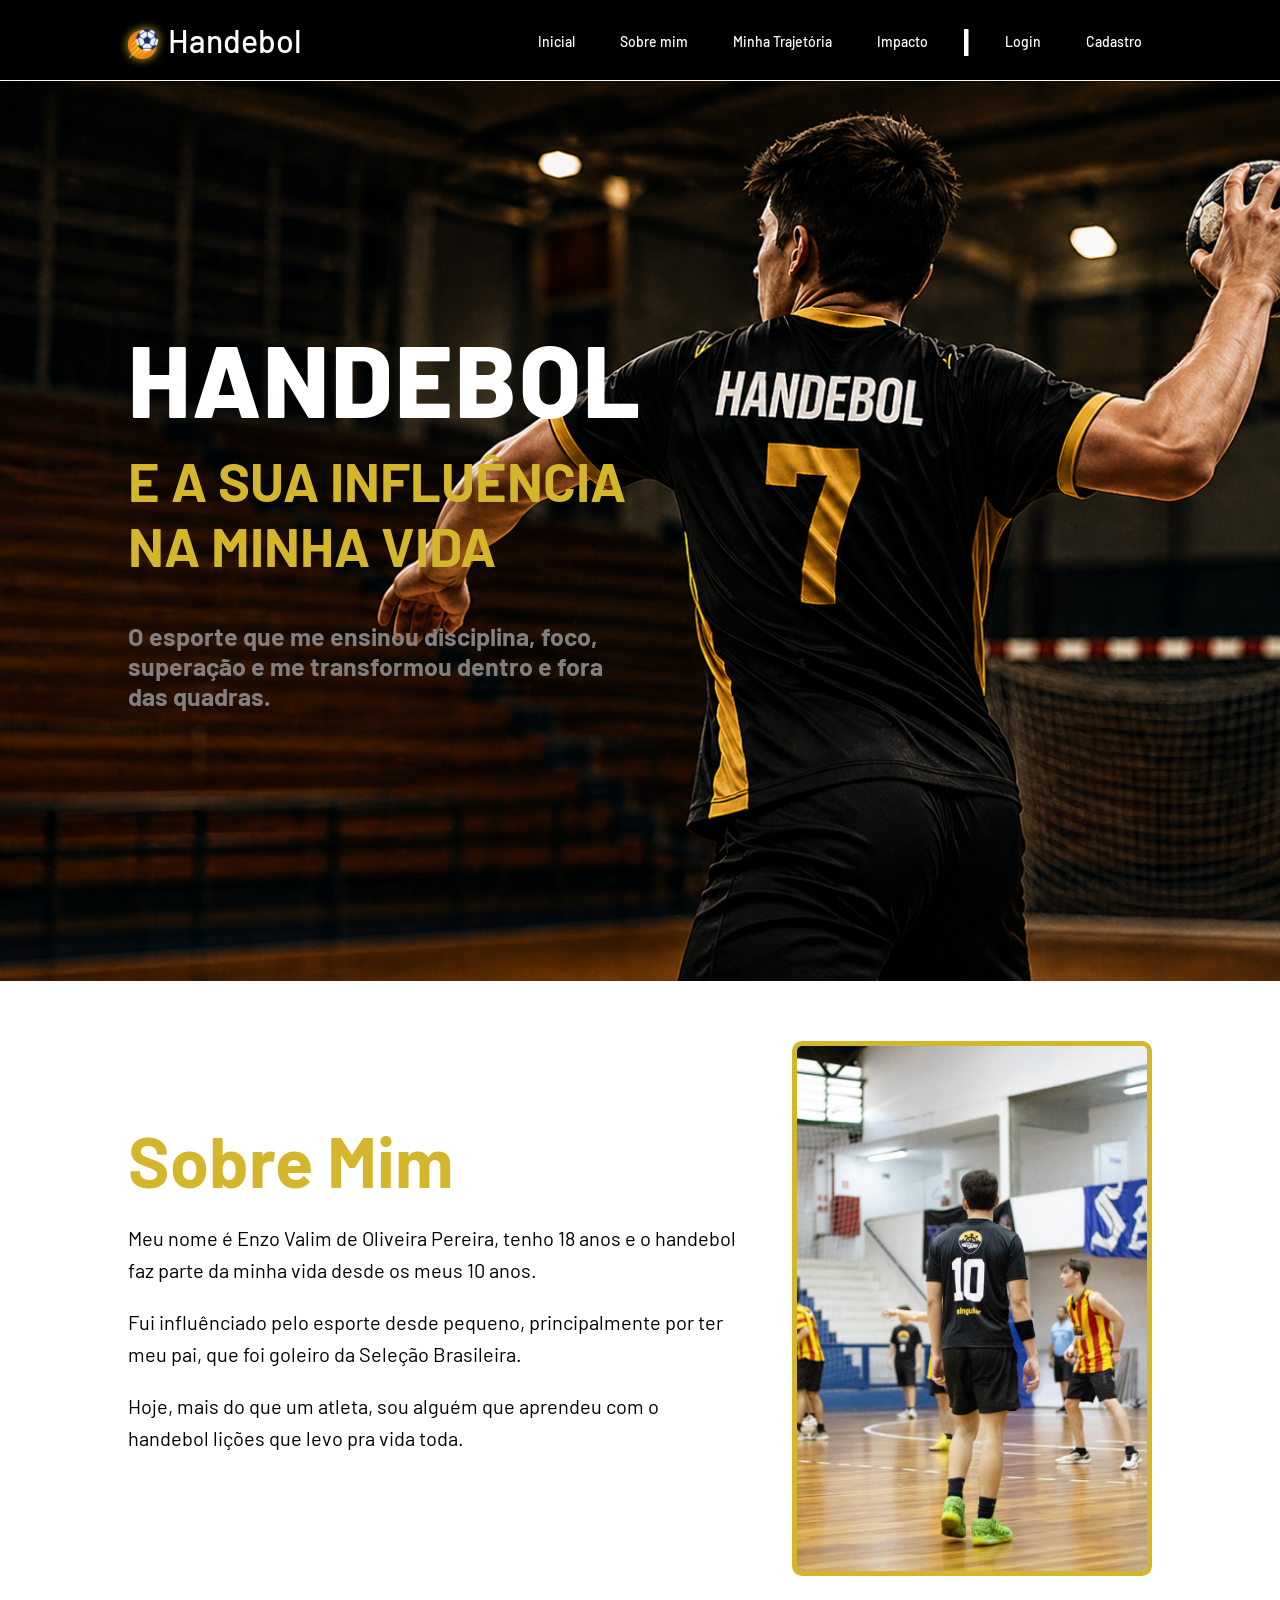
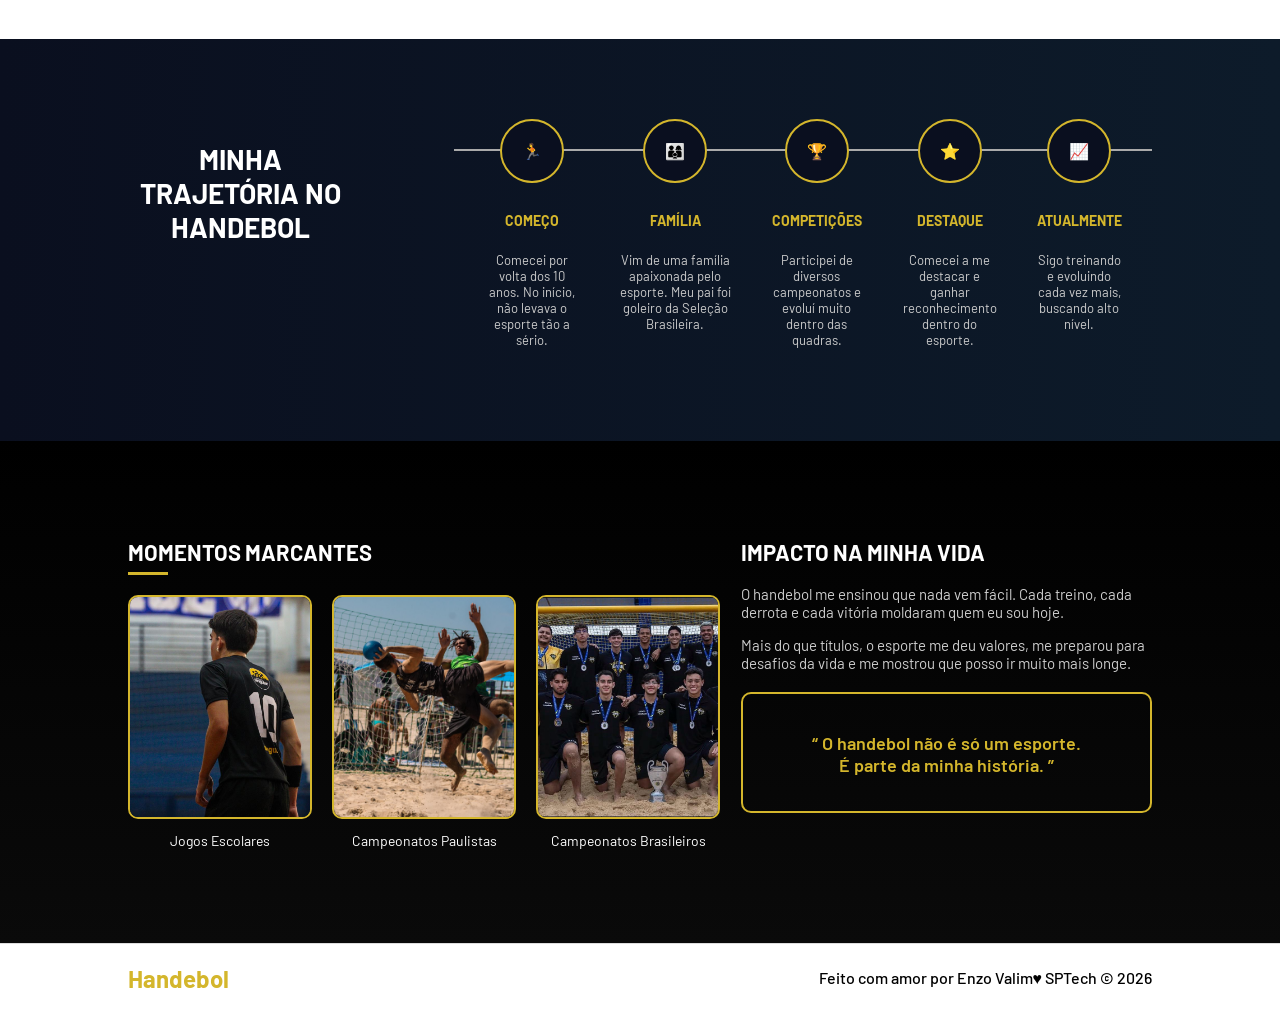
==== public/index.html @ 4a8e0242 "arrumando footer" ====
<!DOCTYPE html>
<html lang="en">

<head>
  <meta charset="UTF-8">
  <meta http-equiv="X-UA-Compatible" content="IE=edge">
  <meta name="viewport" content="width=device-width, initial-scale=1.0">

  <title>Handebol | Página Inicial</title>

  <script src="./js/sessao.js"></script>

  <link rel="stylesheet" href="./css/estilo.css">
  <link rel="icon" href="assets/imgs/861512.png" />
  <link rel="preconnect" href="https://fonts.gstatic.com">
</head>

<body>
  <div class="header">
    <div class="container">
      <h1 class="titulo"><img src="assets\imgs\861512.png" class="logo-bola">Handebol</h1>
      <ul class="navbar">
        <li class="agora">
          <a href="#">Inicial</a>
        </li>
        <li>
          <a href="#sobreMim">Sobre mim</a>
        </li>
        <li>
          <a href="#trajetoria">Minha Trajetória</a>
        </li>
        <li>
          <a href="#impacto">Impacto</a>
        </li>
        <li>
          <h1>|</h1>
        </li>
        <li>
          <a href="login.html">Login</a>
        </li>
        <li>
          <a href="cadastro.html">Cadastro</a>
        </li>
      </ul>
    </div>
  </div>

  <div class="banner">
    <div class="container">
      <div class="banner-content">
        <h1>HANDEBOL</h1>

        <h2>
          E A SUA INFLUÊNCIA <br>
          NA MINHA VIDA
        </h2>

        <div class="texto">
          <h4>O esporte que me ensinou disciplina, foco, <br>
            superação e me transformou dentro e fora das quadras.</h4>
        </div>
      </div>
    </div>
  </div>


  <section id="sobreMim" class="sobre">
  <div class="container">
    
    <div class="sobre-texto">
      <h1>Sobre Mim</h1>

      <p>
        Meu nome é Enzo Valim de Oliveira Pereira, tenho 18 anos e o handebol faz parte da minha vida desde os meus 10 anos.
      </p>

      <p>
        Fui influênciado pelo esporte desde pequeno, principalmente por ter meu pai, que foi goleiro da Seleção Brasileira.
      </p>

      <p>
        Hoje, mais do que um atleta, sou alguém que aprendeu com o handebol lições que levo pra vida toda.
      </p>

    </div>

    <div class="sobre-img">
      <img src="assets/imgs/euHand.jpeg" alt="euHand">
    </div>

  </div>
</section>



  
  <section id="trajetoria" class="trajetoria">
  <div class="container">

    <h2 class="titulo-trajetoria">MINHA TRAJETÓRIA NO<br>HANDEBOL</h2>

    <div class="etapas">

      <div class="etapa">
        <div class="icone">🏃</div>
        <h3>COMEÇO</h3>
        <p>Comecei por volta dos 10 anos. No início, não levava o esporte tão a sério.</p>
      </div>

      <div class="etapa">
        <div class="icone">👨‍👩‍👦</div>
        <h3>FAMÍLIA</h3>
        <p>Vim de uma família apaixonada pelo esporte. Meu pai foi goleiro da Seleção Brasileira.</p>
      </div>

      <div class="etapa">
        <div class="icone">🏆</div>
        <h3>COMPETIÇÕES</h3>
        <p>Participei de diversos campeonatos e evoluí muito dentro das quadras.</p>
      </div>

      <div class="etapa">
        <div class="icone">⭐</div>
        <h3>DESTAQUE</h3>
        <p>Comecei a me destacar e ganhar reconhecimento dentro do esporte.</p>
      </div>

      <div class="etapa">
        <div class="icone">📈</div>
        <h3>ATUALMENTE</h3>
        <p>Sigo treinando e evoluindo cada vez mais, buscando alto nível.</p>
      </div>

    </div>

  </div>
</section>

<section id="impacto" class="momentos">

  <div class="container momentos-container">

    
    <div class="momentos-left">
      <h2>MOMENTOS MARCANTES</h2>

      <div class="cards">

        <div class="card-momento">
          <img src="assets/imgs/euEscolares.jpeg">
          <p>Jogos Escolares</p>
        </div>

        <div class="card-momento">
          <img src="assets/imgs/euBeach.jpeg">
          <p>Campeonatos Paulistas</p>
        </div>

        <div class="card-momento">
          <img src="assets/imgs/euBRA.jpeg ">
          <p>Campeonatos Brasileiros</p>
        </div>

      </div>
    </div>

    <div class="momentos-right">
      <h2>IMPACTO NA MINHA VIDA</h2>

      <p>
        O handebol me ensinou que nada vem fácil. Cada treino, cada derrota e cada vitória moldaram quem eu sou hoje.
      </p>

      <p>
        Mais do que títulos, o esporte me deu valores, me preparou para desafios da vida e me mostrou que posso ir muito mais longe.
      </p>

      <div class="destaque">
        <p>“ O handebol não é só um esporte. <br> É parte da minha história. ”</p>
      </div>
    </div>

  </div>

</section>


<div class="footer-clean">
  <div class="container">

    <div class="footer-left">
      <h2>Handebol</h2>
    </div>

    <div class="footer-right">
      <p>Feito com amor por Enzo Valim&hearts; SPTech &copy; 2026</p>
    </div>

  </div>
</div>

</html>
---- public/css/estilo.css ----
@import url('https://fonts.googleapis.com/css2?family=Barlow:ital,wght@0,100;0,200;0,300;0,400;0,500;0,600;0,700;0,800;0,900;1,100;1,200;1,300;1,400;1,500;1,600;1,700;1,800;1,900&display=swap');

body {
  margin: 0;
  padding: 0;
  font-family: 'Barlow', 'Segoe UI', 'Segoe UI', Tahoma, Verdana, sans-serif;
  background-color: black;
}

:root {
  --tamanho-header: 80px;
  --tamanho-banner: calc(100vh - var(--tamanho-header) - var(--tamanho-footer) - 2px);
  --tamanho-simulador: calc(100vh - var(--tamanho-header) - var(--tamanho-footer) - 2px);
  --tamanho-login: calc(100vh - var(--tamanho-header) - var(--tamanho-footer) - 2px);
  --tamanho-footer: 65px;
  scroll-behavior: smooth;
}

.container {
  display: flex;
  width: 80%;
  margin: auto;
}


.header {
  height: var(--tamanho-header);
  border-bottom: 1px solid rgb(246, 246, 244); 
  backdrop-filter: blur(10px); 
}

.header .container {
  justify-content: space-between;
  align-items: center;
  height: 100%;
  padding: 0 20px; 
}

.header a {
  text-decoration: none;
  color:white;
}

.logo-bola {
  width: 30px;
  margin-right: 10px;
  vertical-align: middle;
  filter: drop-shadow(0 0 5px #d4b62c);
}

.navbar {
  display: flex;
  align-items: center;
  gap: 25px; 
  list-style: none;
  color: white;
}

.navbar li {
  list-style: none;
}

.navbar a {
  text-decoration: none;
  color: white;
  font-weight: 500;
  font-size: 14px;
  padding: 6px 10px;
  border-radius: 6px;
  transition: all 0.3s ease;
}

.navbar a:hover {
  color: #d4b62c;
}


.titulo {
  color: white;
  width: fit-content;
  font-weight: 500;
}

.header h1 {
  margin: 0;
}


.banner {
  min-height: 100vh;
  display: flex;
  color: white;
  background-image: url('../assets/imgs/banner.png');
  background-size: cover;
  background-position: center;
  background-repeat: no-repeat;
  position: relative;
}

.banner .container {
  height: 100%;
  align-items: center;
}

.banner .container p {
  width: 50%;
  margin: 0;
  padding: 0;
  font-size: 36px;
  text-align: center;
}

.banner .container span {
  font-weight: 800;
}

.banner .container {
  position: relative;
  z-index: 1;
  justify-content: flex-start; 
  align-items: center;
}

.banner-content {
  max-width: 500px;
}

.banner-content h1 {
  font-size: 100px;
  margin: 0;
  font-weight: 800;
  letter-spacing: 2px;
}

.banner-content h2 {
  font-size: 54px;
  color: #d4b62c; 
  margin: 10px 0;
  font-weight: 700;
}

.sobre {
  display: flex;
  background-color: white;
  color: white;
  padding: 60px 0;
  
}

.sobre .container {
  display: flex;
  align-items: center;
  justify-content: space-between;
  gap: 50px;
}

.sobre-texto {
  margin-top: -90px;
  width: 60%;
  padding-top: 0px;
}

.sobre-texto h1 {
  display: flex;
  width: 100%;
  padding-top: 0%;
  font-size: 70px;
  margin-bottom: 20px;
  color: #d4b62c;
  text-align: center;
}

.sobre-texto p {
  margin-bottom: 15px;
  color: black;
  line-height: 1.6;
  font-size: 20px;
}

.sobre-img img {
  width: 350px;
  border: 5px solid #d4b62c;
  border-radius: 10px;
}

.trajetoria {
  background: linear-gradient(90deg, #0a0f1f, #0d1b2a);
  padding: 80px 0;
  color: white;
  text-align: center;
}

.titulo-trajetoria {
  margin-right: 100px;
  font-size: 28px;
  font-weight: 700;
  margin-bottom: 50px;
}

.linha {
  position: relative;
  top: 30px;
  left: 0;
  width: 100%;
  height: 2px;
  background-color: #aaa;
  
}

.etapas {
  position: relative;
  display: flex;
  justify-content: space-between;
  align-items: flex-start;
  gap: 40px;
  width: 80%;
  margin: 0 auto;
  padding: 0 30px;
}


.etapas::before {
  content: "";
  position: absolute;
  top: 30px; 
  left: 0;
  right: 0; 
  width: auto; 
  height: 2px;
  background-color: #aaa;
  z-index: 0;
}


.etapa {
  display: flex;
  flex-direction: column;
  align-items: center;
  text-align: center;
}

.icone {
  position: relative;
  z-index: 2;
  width: 60px;
  height: 60px;
  border-radius: 50%;
  background-color: #0a0f1f;
  border: 2px solid #d4b62c;
  display: flex;
  align-items: center;
  justify-content: center;
  margin-bottom: 15px;
}

.etapa h3 {
  color: #d4b62c;
  font-size: 14px;
  margin-bottom: 10px;
}

.etapa p {
  font-size: 13px;
  color: #ccc;
}

.texto {
  font-size: 25px;
  color: gray;
  display: flex;
  flex-direction: column;
}

.momentos {
  background: linear-gradient(180deg, #000000, #0a0a0a);
  padding: 80px 0;
  color: white;
}

.momentos-container {
  display: flex;
  justify-content: space-between;
  gap: 50px;
}

.momentos-left {
  width: 55%;
}

.momentos-left h2 {
  font-size: 22px;
  margin-bottom: 30px;
  position: relative;
}

.momentos-left h2::after {
  content: "";
  width: 40px;
  height: 3px;
  background-color: #d4b62c;
  position: absolute;
  bottom: -10px;
  left: 0;
}

.cards {
  display: flex;
  gap: 20px;
}

.card-momento {
  text-align: center;
}

.card-momento img {
  width: 180px;
  height: 220px;
  object-fit: cover;
  border-radius: 10px;
  border: 2px solid #d4b62c;
}

.card-momento p {
  margin-top: 10px;
  font-size: 14px;
}

.momentos-right {
  width: 45%;
}

.momentos-right h2 {
  font-size: 22px;
  margin-bottom: 20px;
}

.momentos-right p {
  color: #ccc;
  font-size: 15px;
  margin-bottom: 15px;
}

.destaque {
  margin-top: 20px;
  border: 2px solid #d4b62c;
  padding: 20px;
  border-radius: 10px;
  text-align: center;
}

.destaque p {
  color: #d4b62c;
  font-size: 18px;
  font-weight: 600;
}

.footer-clean {
  background-color: white;
  padding: 20px 0;
  border-top: 1px solid #ddd;
}

.footer-clean .container {
  display: flex;
  justify-content: space-between;
  align-items: center;
}

.footer-left h2 {
  margin: 0;
  color: #d4b62c; 
  font-weight: 700;
}

.footer-right p {
  margin: 0;
  color: black;
  font-weight: 500;
}

.login {
  height: var(--tamanho-login);
  background-image: url('../assets/imgs/wallpaperLogin.png');
  background-size: cover;
}

.login .container {
  justify-content: center;
  align-items: center;
  height: 100%;
}

.card {
  width: 50%;
  background-color: #e5e5e5;
  border-radius: 10px;
  display: flex;
  align-items: center;
  justify-content: space-evenly;
  color: #d4b62c;
  flex-direction: column;
  height: fit-content;
  padding: 20px 0;
}

.card h2 {
  margin: 0;
  font-size: 30px;
}

.formulario {
  display: flex;
  height: 90%;
  width: 80%;
  justify-content: space-around;
  flex-direction: column;
}

.formulario span {
  font-size: 15px;
  font-weight: 800;
}

.formulario input {
  border: 2px solid #d4b62c;
  text-align: center;
  border-radius: 10px;
  margin: 0;
}

.formulario select {
  border: 2px solid #d4b62c;
  background-color: white;
  color: gray;
  height: 36px;
  text-align: center;
  border-radius: 10px;
  margin: 0;
}

.campo {
  display: flex;
  flex-direction: column;
  justify-content: start;
  padding: 5px 0;
}

.botao {
  cursor: pointer;
  font-family: "Barlow", sans-serif;
  border: 0;
  border-radius: 5px;
  font-weight: 600;
  font-size: 18px;
  color: #fff;
  background-color: #d4b62c;
  width: 120px;
  height: 30px;
  align-self: center;
  margin-top: 20px;
}

.loading-div {
  width: 50px;
  display: none;
}

.loading-div img {
  height: 50px;
  width: 50px;
}

#div_erros_login {
  display: none
}

/* FORMULARIO */

.alerta_erro{
  display: flex;
  justify-content: flex-end;
}

.card_erro {
  display: none;
  background-color: #fff;
  color: black;
  width: 230px;
  position: fixed;
  border-radius: 4px;
  border: #ED145B 3px solid;
  padding: 10px;
  margin-right: 10%;
}

.card_erro #mensagem_erro{
  font-weight: 500;
  font-size: 20px;
}

.formulario .tipo_campo {
  font-size: 20px;
  font-weight: 600 !important;
}

.formulario {
  display: flex;
  flex-direction: column;
}

input {
  margin-bottom: 10px;
  border: 2px solid #32b9cd;
  padding: 10px;
  text-align: center;
  border-radius: 10px;
}

.btn {
  font-family: "Barlow", sans-serif;
  border: 0;
  border-radius: 5px;
  font-weight: 600;
  font-size: 18px;
  padding: 10px 15px;
  color: white;
  background-color: #ED145B;
  width: 120px;
  align-self: center;
  margin-top: 5px;
}

.loading-div {
  width: 50px;
  margin: auto;
  display: none;
}

.loading-div img {
  height: 50px;
  width: 50px;
}

#alerta {
  position: absolute;
  right: 0;
  bottom: 0;
}

.mensagem-alarme {
  background-color: white;
  border-radius: 5px;
  width: 300px;
  height: 80px;
  margin: 10px;
  padding: 10px 0;
  display: flex;
  justify-content: space-evenly;
  align-items: center;
}

.mensagem-alarme h3 {
  font-size: 14px;
  margin: 0;
}

.mensagem-alarme .informacao {
  width: 66%;
}

.alarme-sino {
  width: 48px;
  height: 48px;
  animation-name: bell;
  animation-duration: 4s;
  background-image: url('https://cdn-icons-png.flaticon.com/512/1157/1157000.png');
  background-size: cover;
  animation-iteration-count: infinite;
}

@keyframes bell {
  0%   {transform: rotate(25deg)}
  25%  {transform: rotate(-25deg)}
  50%  {transform: rotate(25deg)}
  75%  {transform: rotate(-25deg)}
  100% {transform: rotate(25deg)}
}

/* ==================== QUIZ ==================== */

.quiz-wrapper {
  min-height: var(--tamanho-login);
  background-image: url('../assets/imgs/wallpaperLogin.png');
  background-size: cover;
  display: flex;
  align-items: center;
  justify-content: center;
  padding: 40px 0;
}

.card-quiz {
  background-color: #e5e5e5;
  border-radius: 12px;
  width: 60%;
  padding: 30px 40px;
  color: #1a1a1a;
  display: flex;
  flex-direction: column;
  gap: 20px;
}

.card-quiz h2 {
  color: #d4b62c;
  font-size: 28px;
  margin: 0;
}

.card-quiz p {
  margin: 0;
  color: #555;
  font-size: 15px;
}

/* Placar de acertos/erros */
#pontuacao {
  display: flex;
  flex-direction: row !important;
  gap: 30px;
  background-color: #fff;
  border-left: 4px solid #d4b62c;
  border-radius: 8px;
  padding: 12px 20px;
  font-size: 14px;
  color: #333;
}

#pontuacaoDuranteJogo {
  display: flex;
  flex-direction: column;
  gap: 4px;
}

#pontuacaoFinalJogo {
  display: flex;
  flex-direction: column;
  gap: 4px;
  border-left: 2px solid #ddd;
  padding-left: 20px;
}

#spanPontuacaoFinal {
  font-weight: 700;
  color: #d4b62c;
}

/* Área do jogo */
#jogo {
  background-color: #fff;
  border-radius: 10px;
  padding: 20px;
  display: flex;
  flex-direction: column;
  gap: 16px;
  border-left: 4px solid #d4b62c;
}

#infoQuestao {
  font-size: 13px;
  color: #888;
  font-weight: 600;
  text-transform: uppercase;
  letter-spacing: 0.5px;
}

#spanQuestaoExibida {
  font-size: 18px;
  font-weight: 700;
  color: #1a1a1a;
  line-height: 1.5;
}

#infoAlternativas {
  font-size: 13px;
  color: #aaa;
  font-style: italic;
}

/* Opções de resposta */
#opcoes {
  display: flex;
  flex-direction: column;
  gap: 10px;
}

#opcoes span {
  display: flex;
  align-items: center;
  gap: 10px;
  background-color: #f5f5f5;
  border: 2px solid #ddd;
  border-radius: 8px;
  padding: 10px 14px;
  cursor: pointer;
  transition: border-color 0.2s ease, background-color 0.2s ease;
}

#opcoes span:hover {
  border-color: #d4b62c;
  background-color: #fffbee;
}

#opcoes input[type="radio"] {
  accent-color: #d4b62c;
  width: 16px;
  height: 16px;
  margin: 0;
  padding: 0;
  border: none;
  flex-shrink: 0;
}

#opcoes label {
  font-size: 15px;
  color: #333;
  cursor: pointer;
  margin: 0;
}

/* Botões do quiz */
#botoes {
  display: flex;
  flex-direction: row !important;
  gap: 10px;
  flex-wrap: wrap;
}

#botoes button {
  cursor: pointer;
  font-family: "Barlow", sans-serif;
  font-weight: 600;
  font-size: 14px;
  color: #fff;
  background-color: #d4b62c;
  border: none;
  border-radius: 6px;
  padding: 10px 18px;
  width: auto;
  height: auto;
  margin: 0;
  transition: background-color 0.2s ease, opacity 0.2s ease;
}

#botoes button:hover:not(:disabled) {
  background-color: #b89a20;
}

#botoes button:disabled {
  background-color: #ccc;
  color: #888;
  cursor: not-allowed;
}

/* Botão iniciar */
#btnIniciarQuiz {
  width: 160px !important;
  height: 44px !important;
  font-size: 15px !important;
  align-self: flex-start;
  margin-top: 0 !important;
}

/* Cores de feedback */
.text-success-with-bg {
  color: #095c36 !important;
  background-color: #9dd3ba !important;
  border-radius: 4px;
  padding: 2px 6px;
}

.text-warning-with-bg {
  color: #705400 !important;
  background-color: #fdebb3 !important;
  border-radius: 4px;
  padding: 2px 6px;
}

.text-danger-with-bg {
  color: #990c19 !important;
  background-color: #f0c1c6 !important;
  border-radius: 4px;
  padding: 2px 6px;
}

.text-new-gray {
  color: #aaa !important;
}

/* Mensagem final */
#msgFinal {
  font-size: 16px;
  font-weight: 600;
  padding: 10px 14px;
  border-radius: 8px;
  width: fit-content;
}
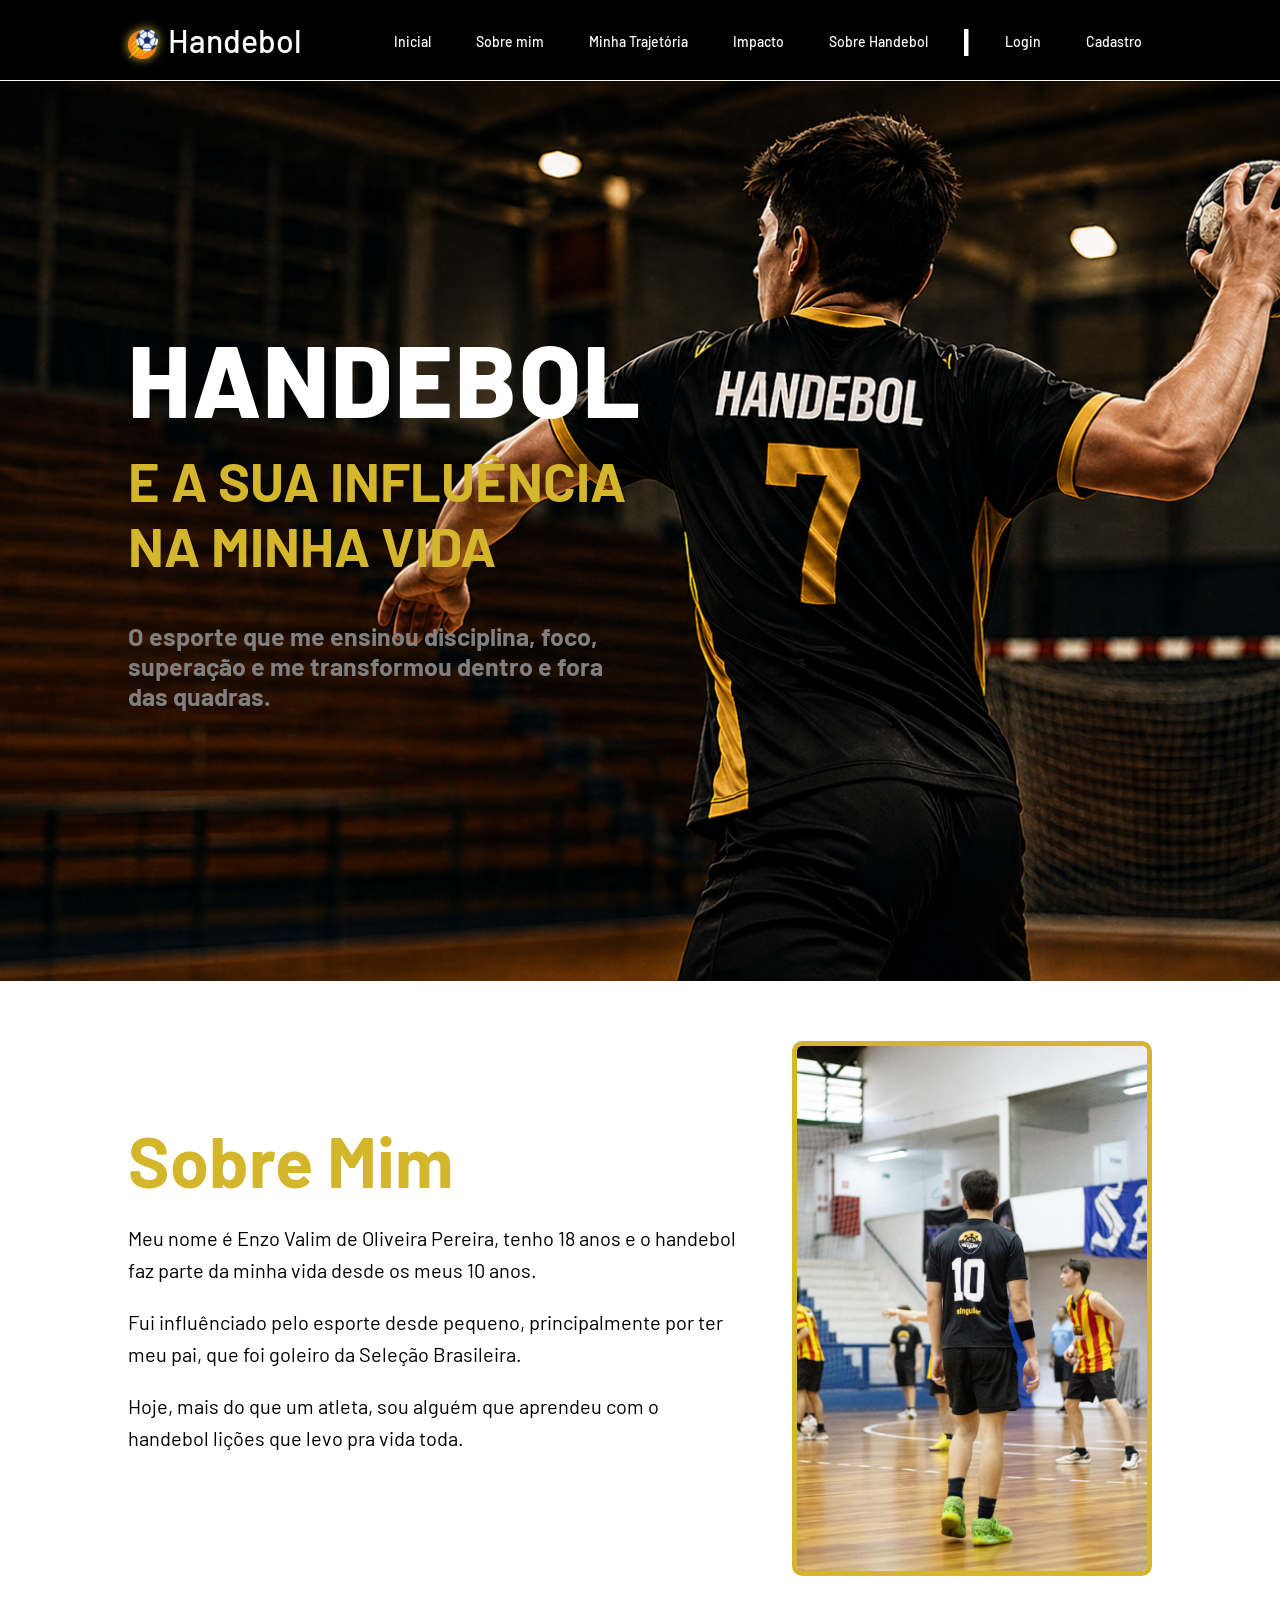
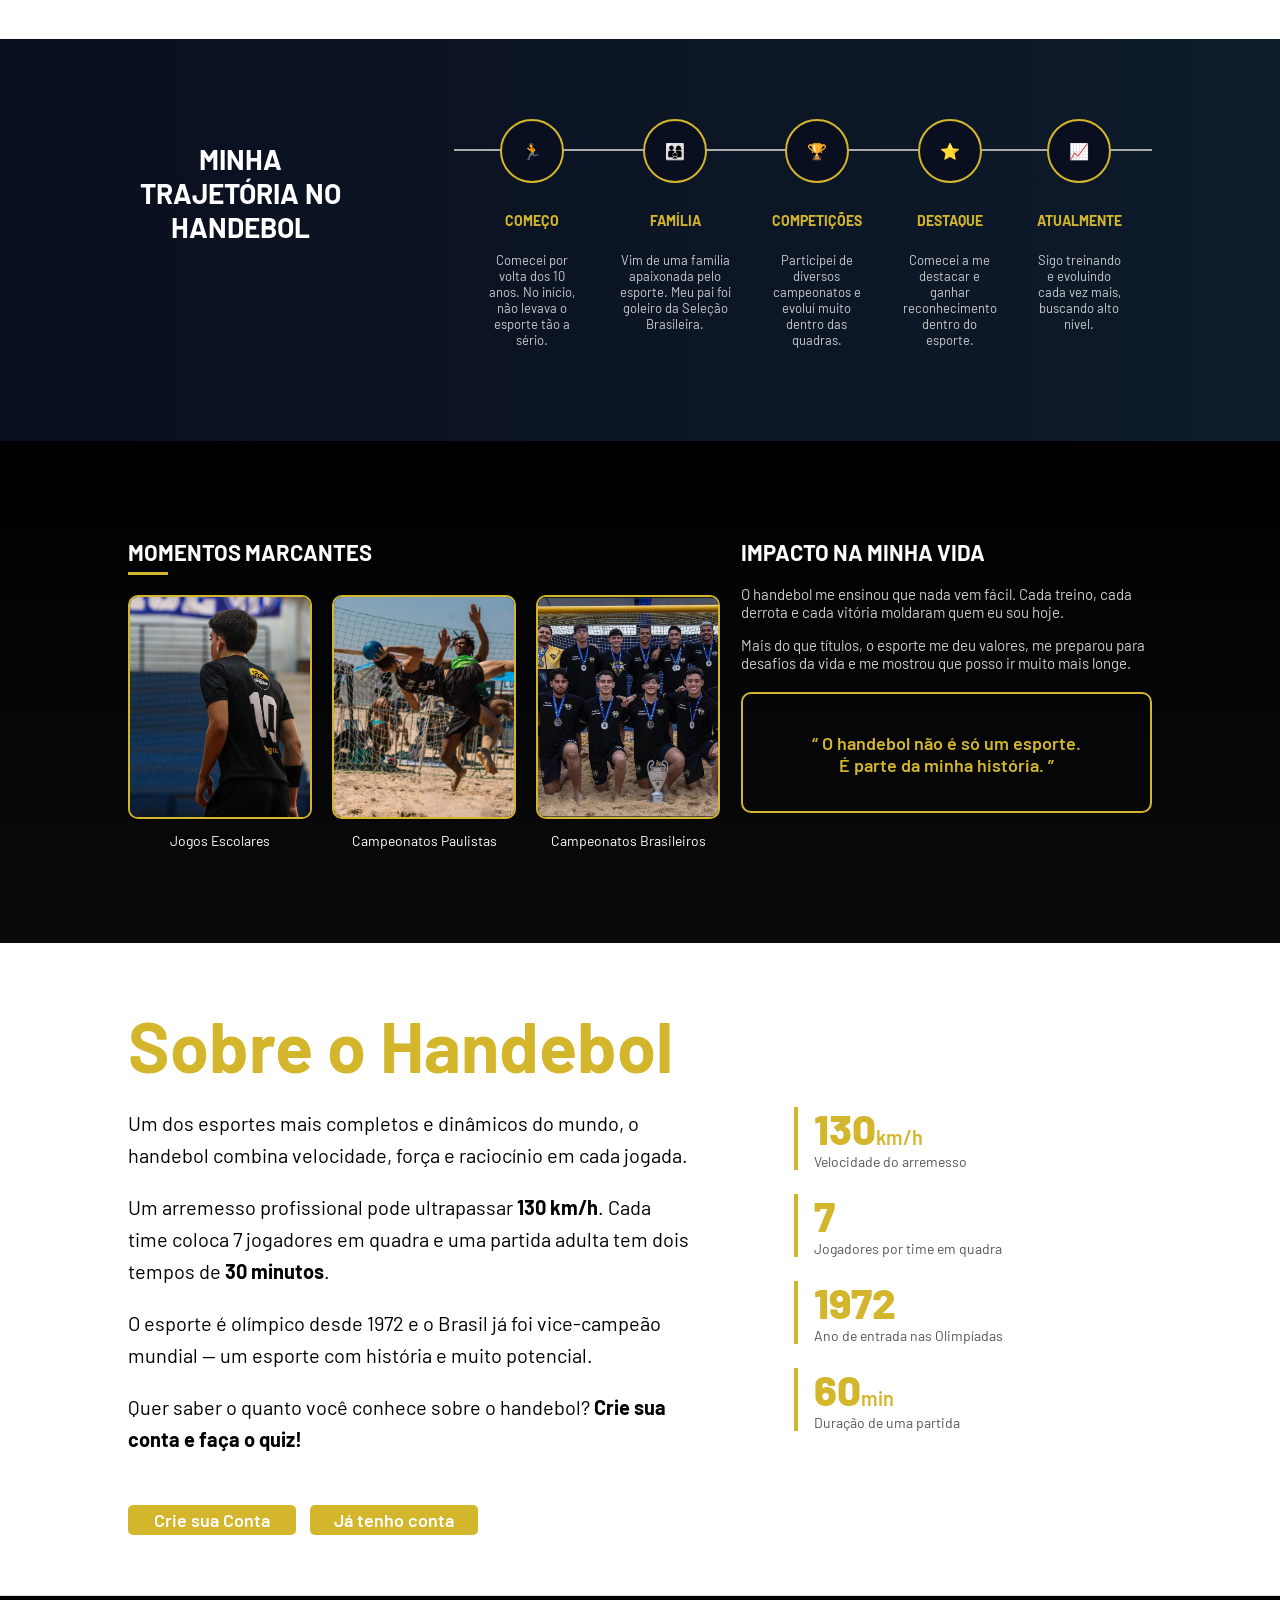
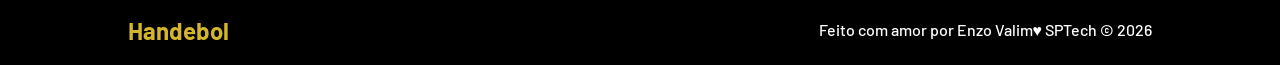
==== commit ef4fbc7b: "metodo para incentivar cadastro e mais sobre o handebol" ====
--- a/public/index.html
+++ b/public/index.html
@@ -32,6 +32,9 @@
         <li>
           <a href="#impacto">Impacto</a>
         </li>
+         <li>
+          <a href="#saberHandebol">Sobre Handebol</a>
+        </li>
         <li>
           <h1>|</h1>
         </li>
@@ -184,6 +187,48 @@
 
 </section>
 
+<section id="saberHandebol" class="saber-handebol">
+  <div class="container saber-container">
+ 
+    <div class="saber-texto">
+      <h1>Sobre o Handebol</h1>
+ 
+      <p>Um dos esportes mais completos e dinâmicos do mundo, o handebol combina velocidade, força e raciocínio em cada jogada.</p>
+ 
+      <p>Um arremesso profissional pode ultrapassar <strong>130 km/h</strong>. Cada time coloca 7 jogadores em quadra e uma partida adulta tem dois tempos de <strong>30 minutos</strong>.</p>
+ 
+      <p>O esporte é olímpico desde 1972 e o Brasil já foi vice-campeão mundial — um esporte com história e muito potencial.</p>
+ 
+      <p>Quer saber o quanto você conhece sobre o handebol? <strong>Crie sua conta e faça o quiz!</strong></p>
+ 
+      <div class="saber-botoes">
+        <a href="cadastro.html" class="botao saber-btn-principal">Crie sua Conta</a>
+        <a href="login.html" class="botao saber-btn-secundario">Já tenho conta</a>
+      </div>
+    </div>
+ 
+    <div class="saber-fatos">
+      <div class="fato-item">
+        <span class="fato-numero">130<small>km/h</small></span>
+        <span class="fato-label">Velocidade do arremesso</span>
+      </div>
+      <div class="fato-item">
+        <span class="fato-numero">7</span>
+        <span class="fato-label">Jogadores por time em quadra</span>
+      </div>
+      <div class="fato-item">
+        <span class="fato-numero">1972</span>
+        <span class="fato-label">Ano de entrada nas Olimpíadas</span>
+      </div>
+      <div class="fato-item">
+        <span class="fato-numero">60<small>min</small></span>
+        <span class="fato-label">Duração de uma partida</span>
+      </div>
+    </div>
+ 
+  </div>
+</section>
+
 
 <div class="footer-clean">
   <div class="container">
--- a/public/css/estilo.css
+++ b/public/css/estilo.css
@@ -354,8 +354,110 @@
   font-weight: 600;
 }
 
+.saber-handebol {
+  background-color: white;
+  padding: 60px 0;
+}
+ 
+.saber-container {
+  align-items: center;
+  justify-content: space-between;
+  gap: 50px;
+}
+ 
+.saber-texto {
+  width: 55%;
+}
+ 
+.saber-texto h1 {
+  font-size: 70px;
+  color: #d4b62c;
+  margin-bottom: 20px;
+  margin-top: 0;
+}
+ 
+.saber-texto p {
+  color: black;
+  font-size: 20px;
+  line-height: 1.6;
+  margin-bottom: 15px;
+}
+ 
+.saber-botoes {
+  display: flex;
+  gap: 14px;
+  margin-top: 30px;
+  flex-wrap: wrap;
+}
+ 
+.saber-btn-principal {
+  text-decoration: none;
+  display: flex;
+  align-items: center;
+  justify-content: center;
+  padding: 0 24px;
+  width: auto;
+  white-space: nowrap;
+  font-size: 15px;
+}
+ 
+.saber-btn-secundario {
+  text-decoration: none;
+  display: flex;
+  align-items: center;
+  justify-content: center;
+  padding: 0 24px;
+  width: auto;
+  white-space: nowrap;
+  font-size: 15px;
+  background-color: transparent;
+  border: 2px solid #d4b62c;
+  color: #d4b62c;
+  border-radius: 5px;
+  font-weight: 600;
+  font-family: "Barlow", sans-serif;
+}
+ 
+.saber-btn-secundario:hover {
+  background-color: #d4b62c;
+  color: white;
+}
+ 
+/* Fatos */
+.saber-fatos {
+  width: 35%;
+  display: flex;
+  flex-direction: column;
+  gap: 24px;
+}
+ 
+.fato-item {
+  display: flex;
+  flex-direction: column;
+  border-left: 4px solid #d4b62c;
+  padding-left: 16px;
+}
+ 
+.fato-numero {
+  font-size: 42px;
+  font-weight: 800;
+  color: #d4b62c;
+  line-height: 1;
+}
+ 
+.fato-numero small {
+  font-size: 20px;
+  font-weight: 600;
+}
+ 
+.fato-label {
+  font-size: 14px;
+  color: #555;
+  margin-top: 4px;
+}
+
 .footer-clean {
-  background-color: white;
+  background-color: linear-gradient(90deg, #0a0f1f, #0d1b2a);
   padding: 20px 0;
   border-top: 1px solid #ddd;
 }
@@ -374,7 +476,7 @@
 
 .footer-right p {
   margin: 0;
-  color: black;
+  color: white;
   font-weight: 500;
 }
 
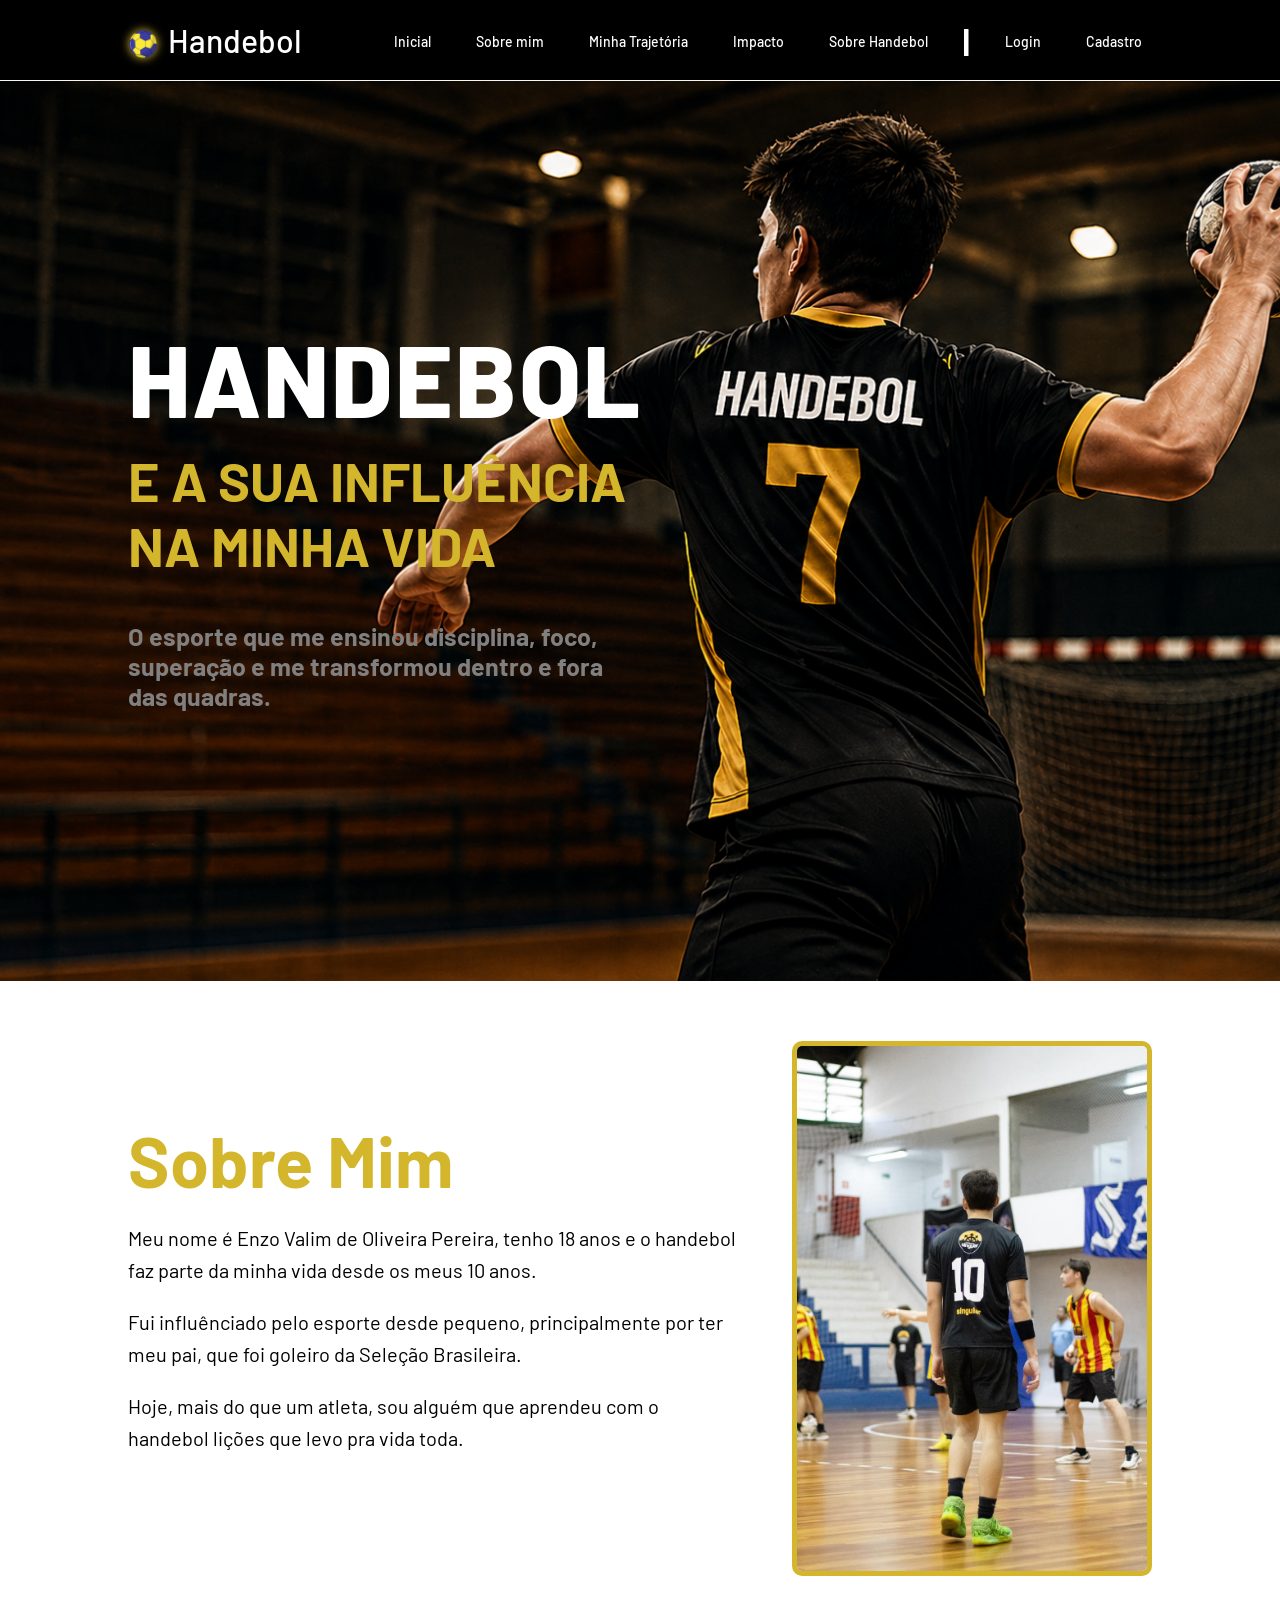
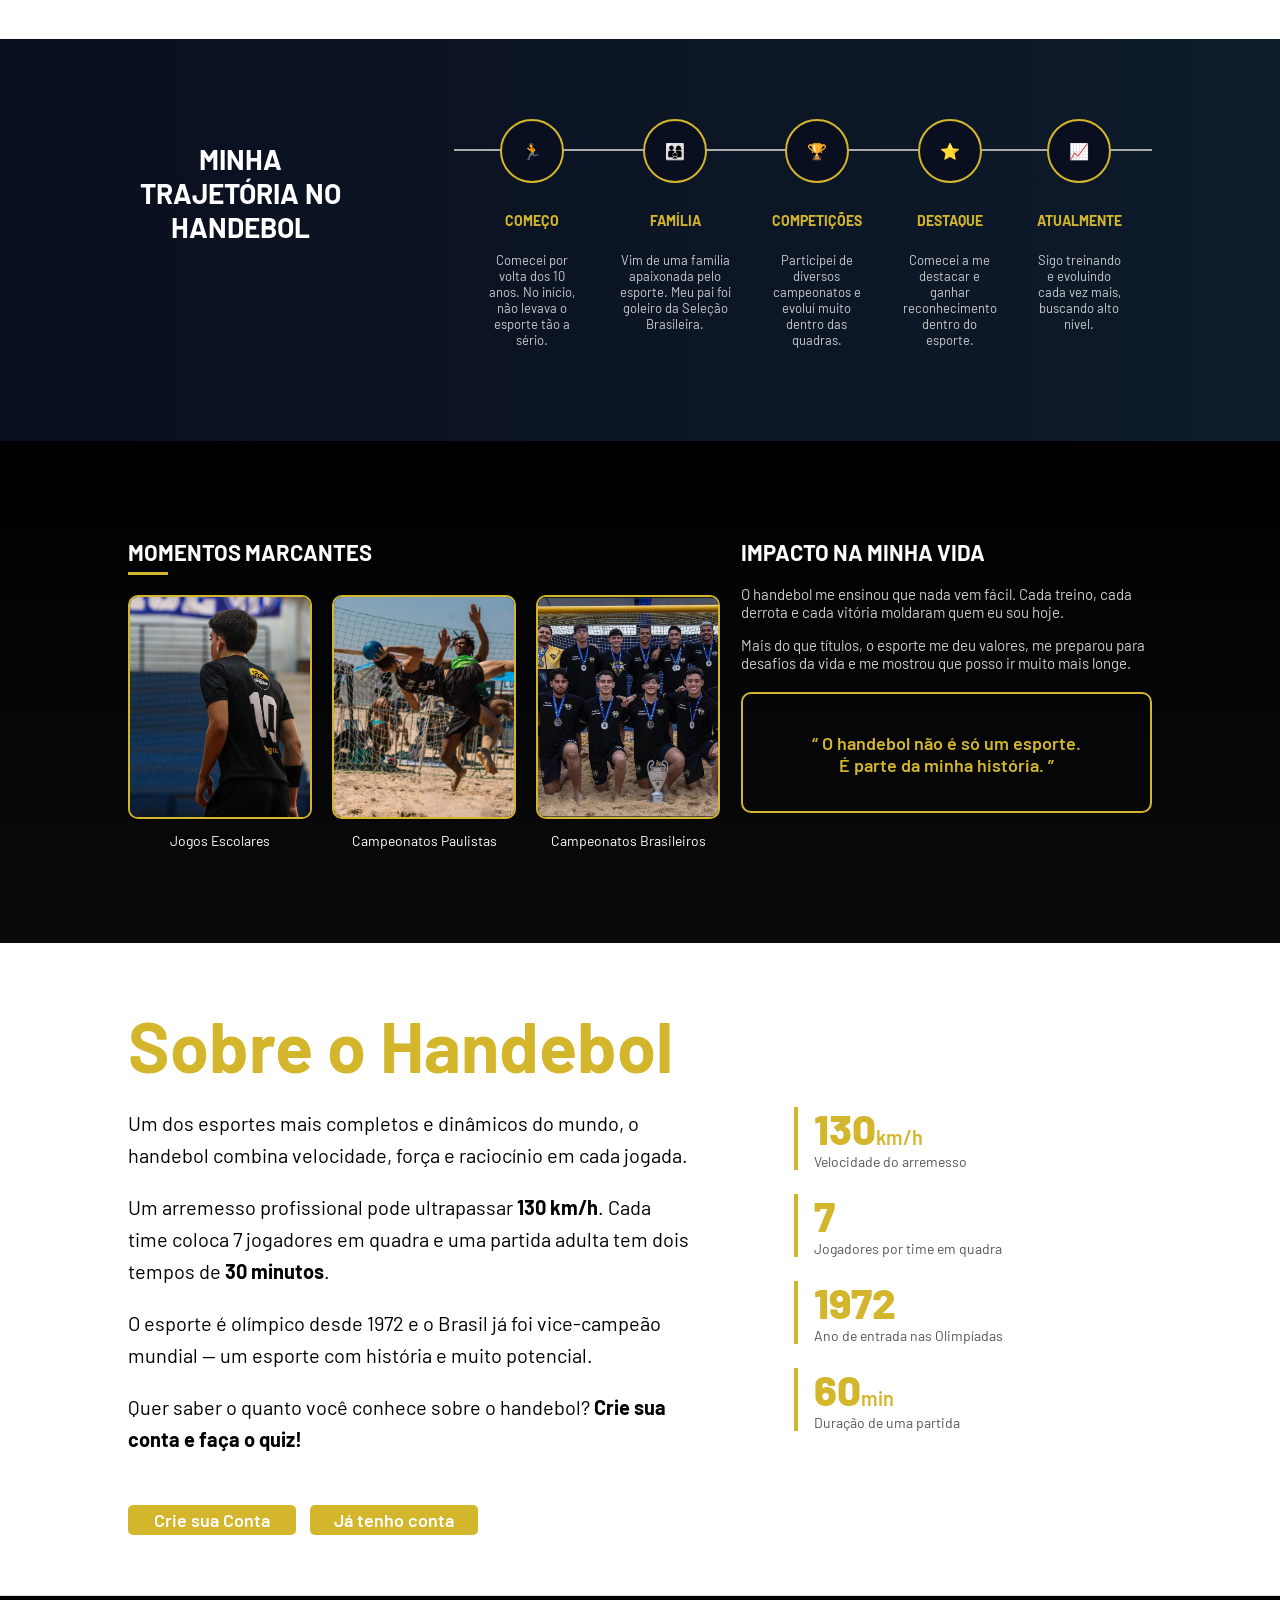
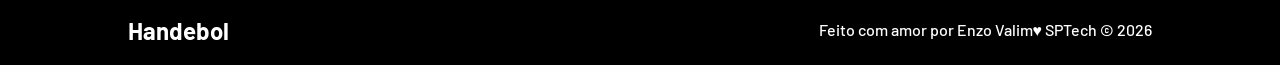
==== commit aa0f698b: "arrumando detalhes part2" ====
--- a/public/index.html
+++ b/public/index.html
@@ -11,14 +11,14 @@
   <script src="./js/sessao.js"></script>
 
   <link rel="stylesheet" href="./css/estilo.css">
-  <link rel="icon" href="assets/imgs/861512.png" />
+  <link rel="icon" href="assets/imgs/fotoInicial.webp" />
   <link rel="preconnect" href="https://fonts.gstatic.com">
 </head>
 
 <body>
   <div class="header">
     <div class="container">
-      <h1 class="titulo"><img src="assets\imgs\861512.png" class="logo-bola">Handebol</h1>
+      <h1 class="titulo"><img src="assets/imgs/fotoInicial.webp" class="logo-bola">Handebol</h1>
       <ul class="navbar">
         <li class="agora">
           <a href="#">Inicial</a>
@@ -243,5 +243,4 @@
 
   </div>
 </div>
-
 </html>
--- a/public/css/estilo.css
+++ b/public/css/estilo.css
@@ -470,7 +470,7 @@
 
 .footer-left h2 {
   margin: 0;
-  color: #d4b62c; 
+  color: white; 
   font-weight: 700;
 }
 
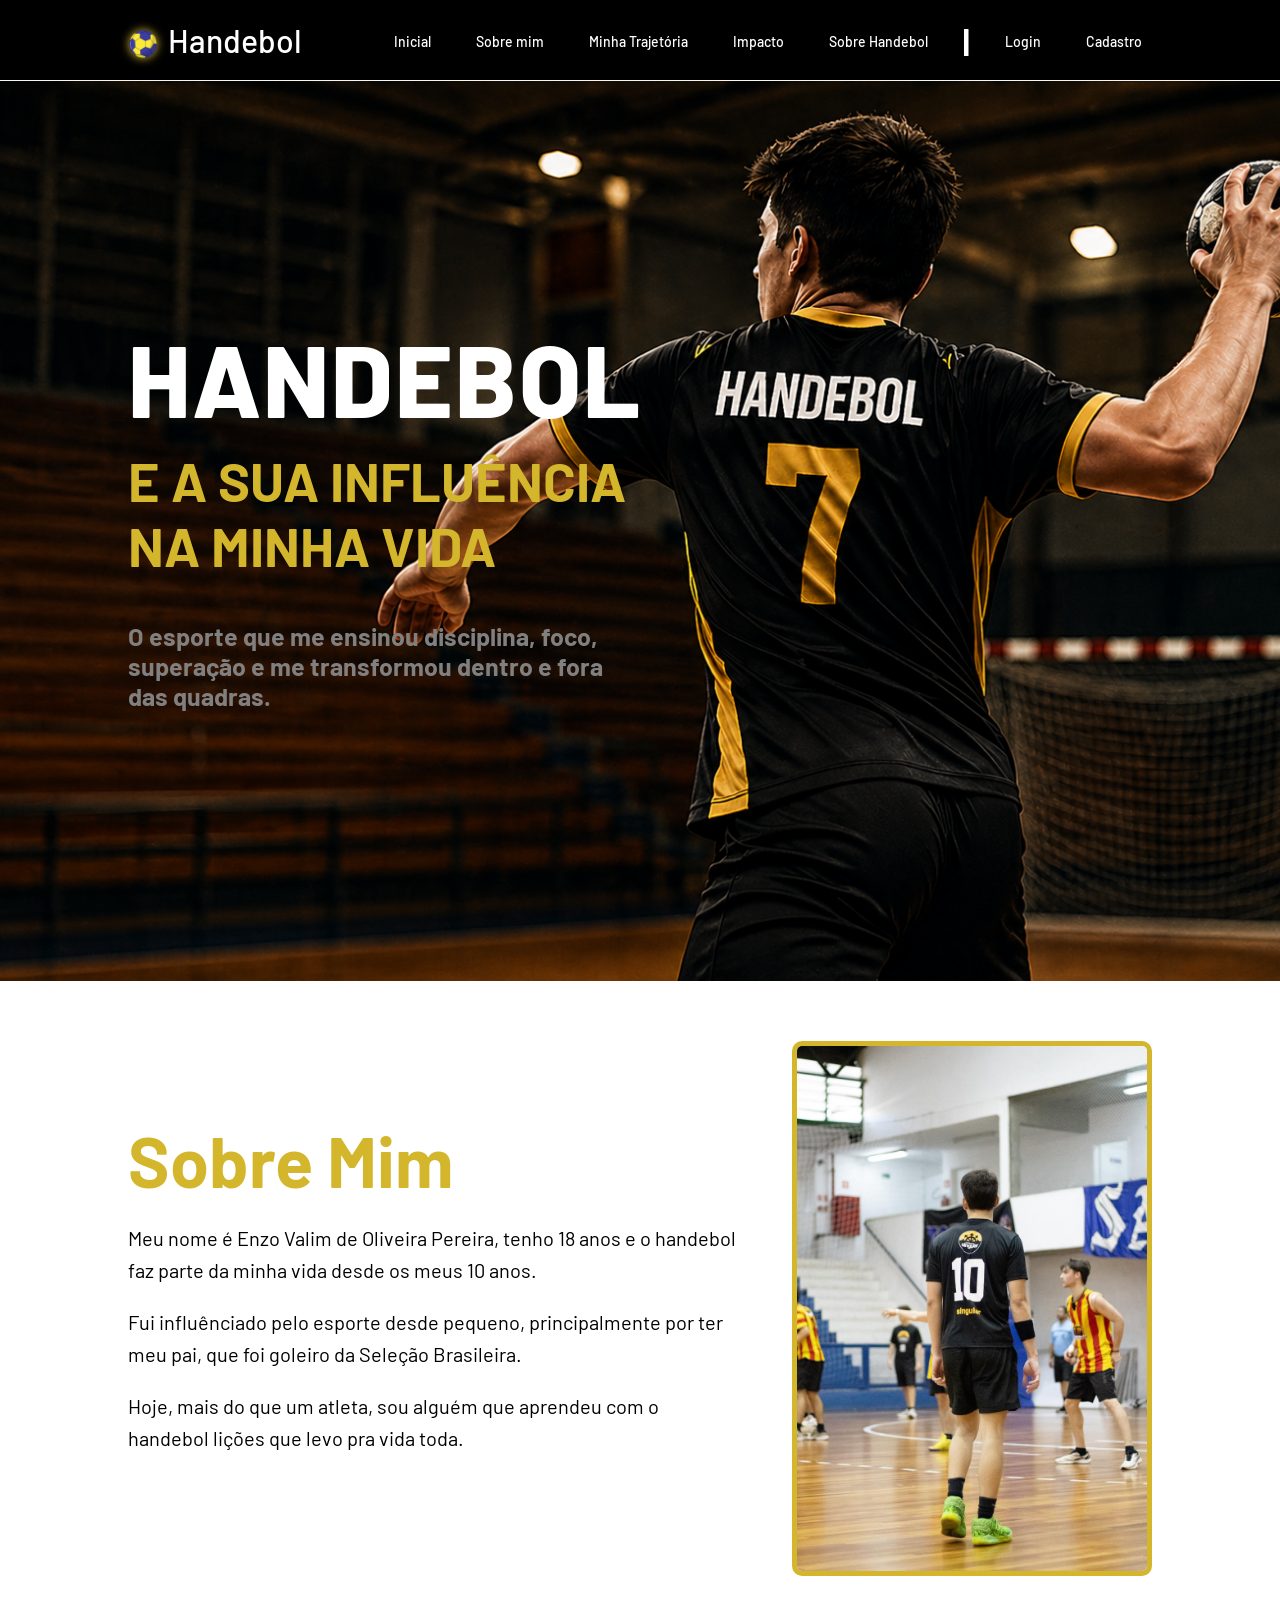
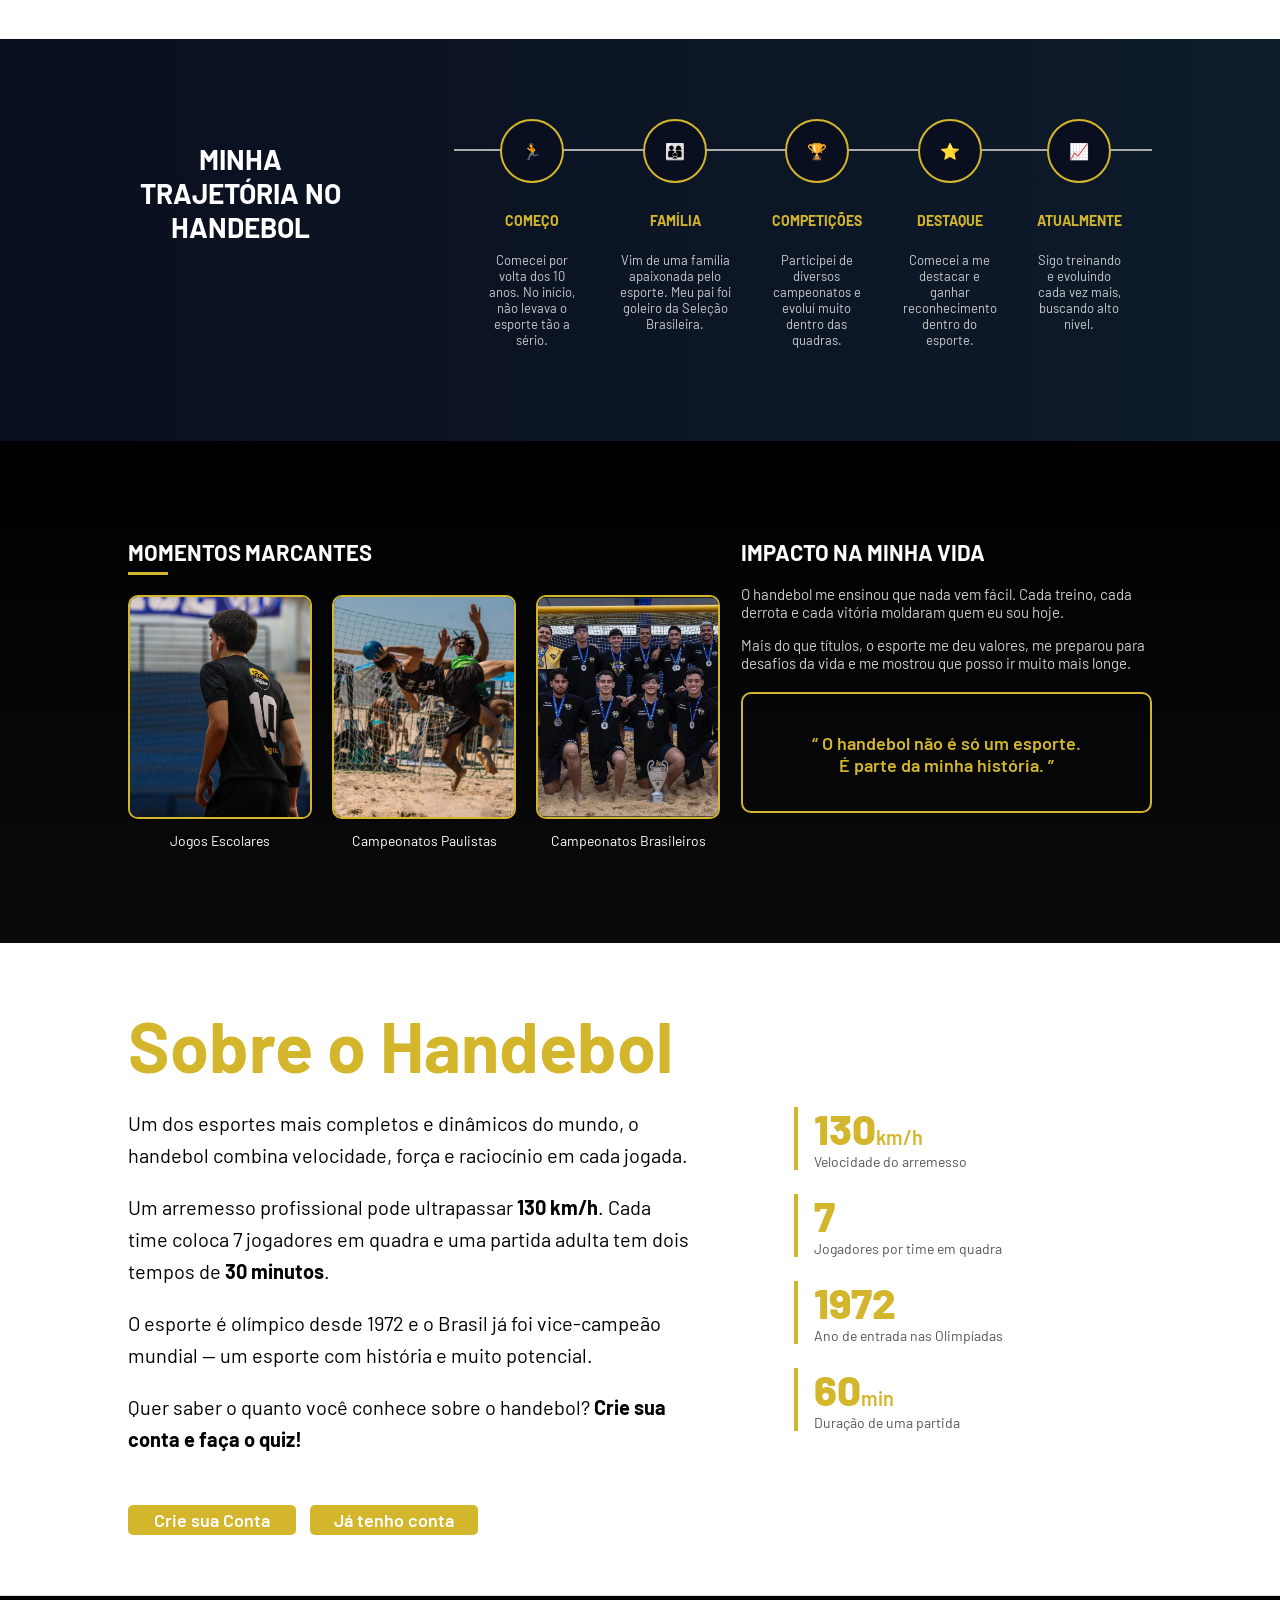
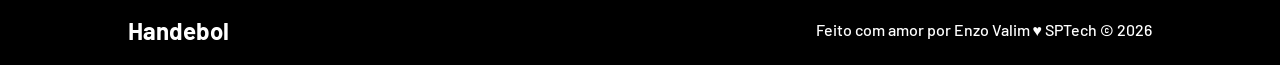
==== commit acdc926a: "arrumando detalhes part3" ====
--- a/public/index.html
+++ b/public/index.html
@@ -238,7 +238,7 @@
     </div>
 
     <div class="footer-right">
-      <p>Feito com amor por Enzo Valim&hearts; SPTech &copy; 2026</p>
+      <p>Feito com amor por Enzo Valim &hearts; SPTech &copy; 2026</p>
     </div>
 
   </div>
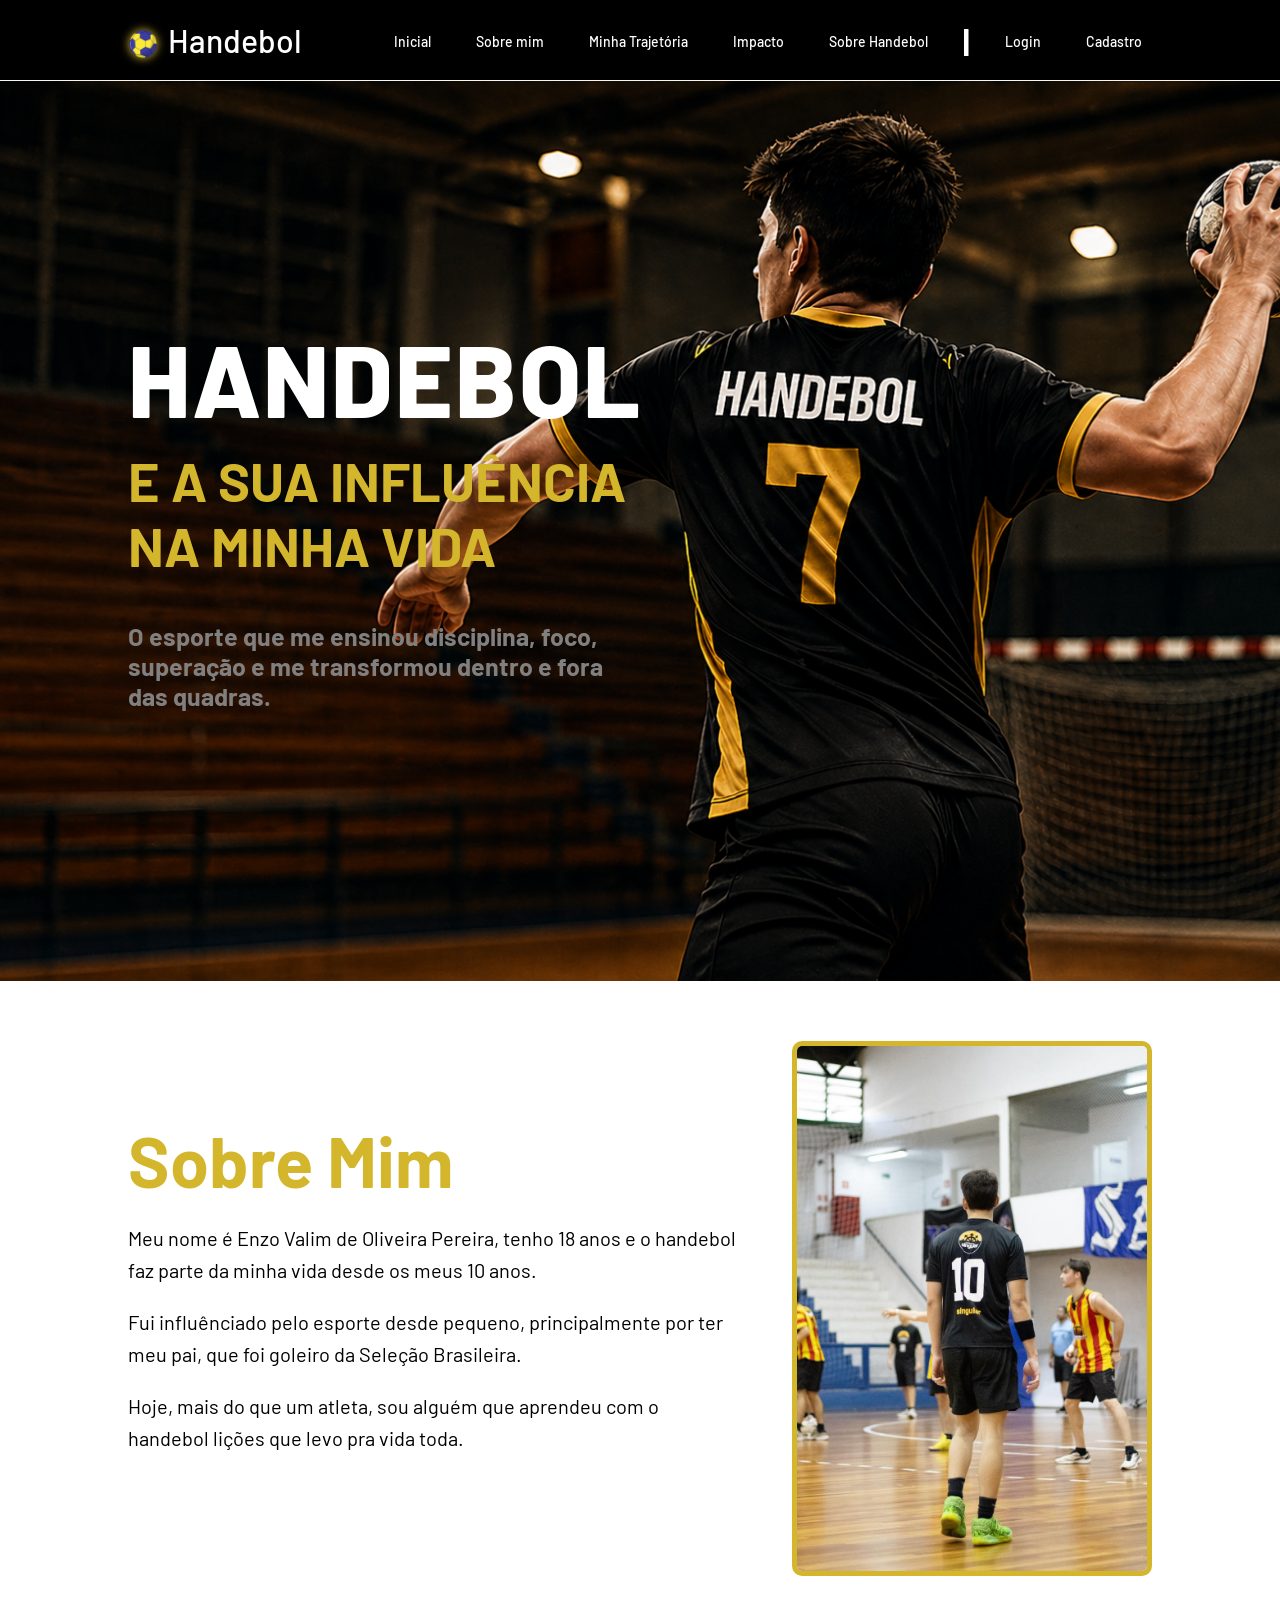
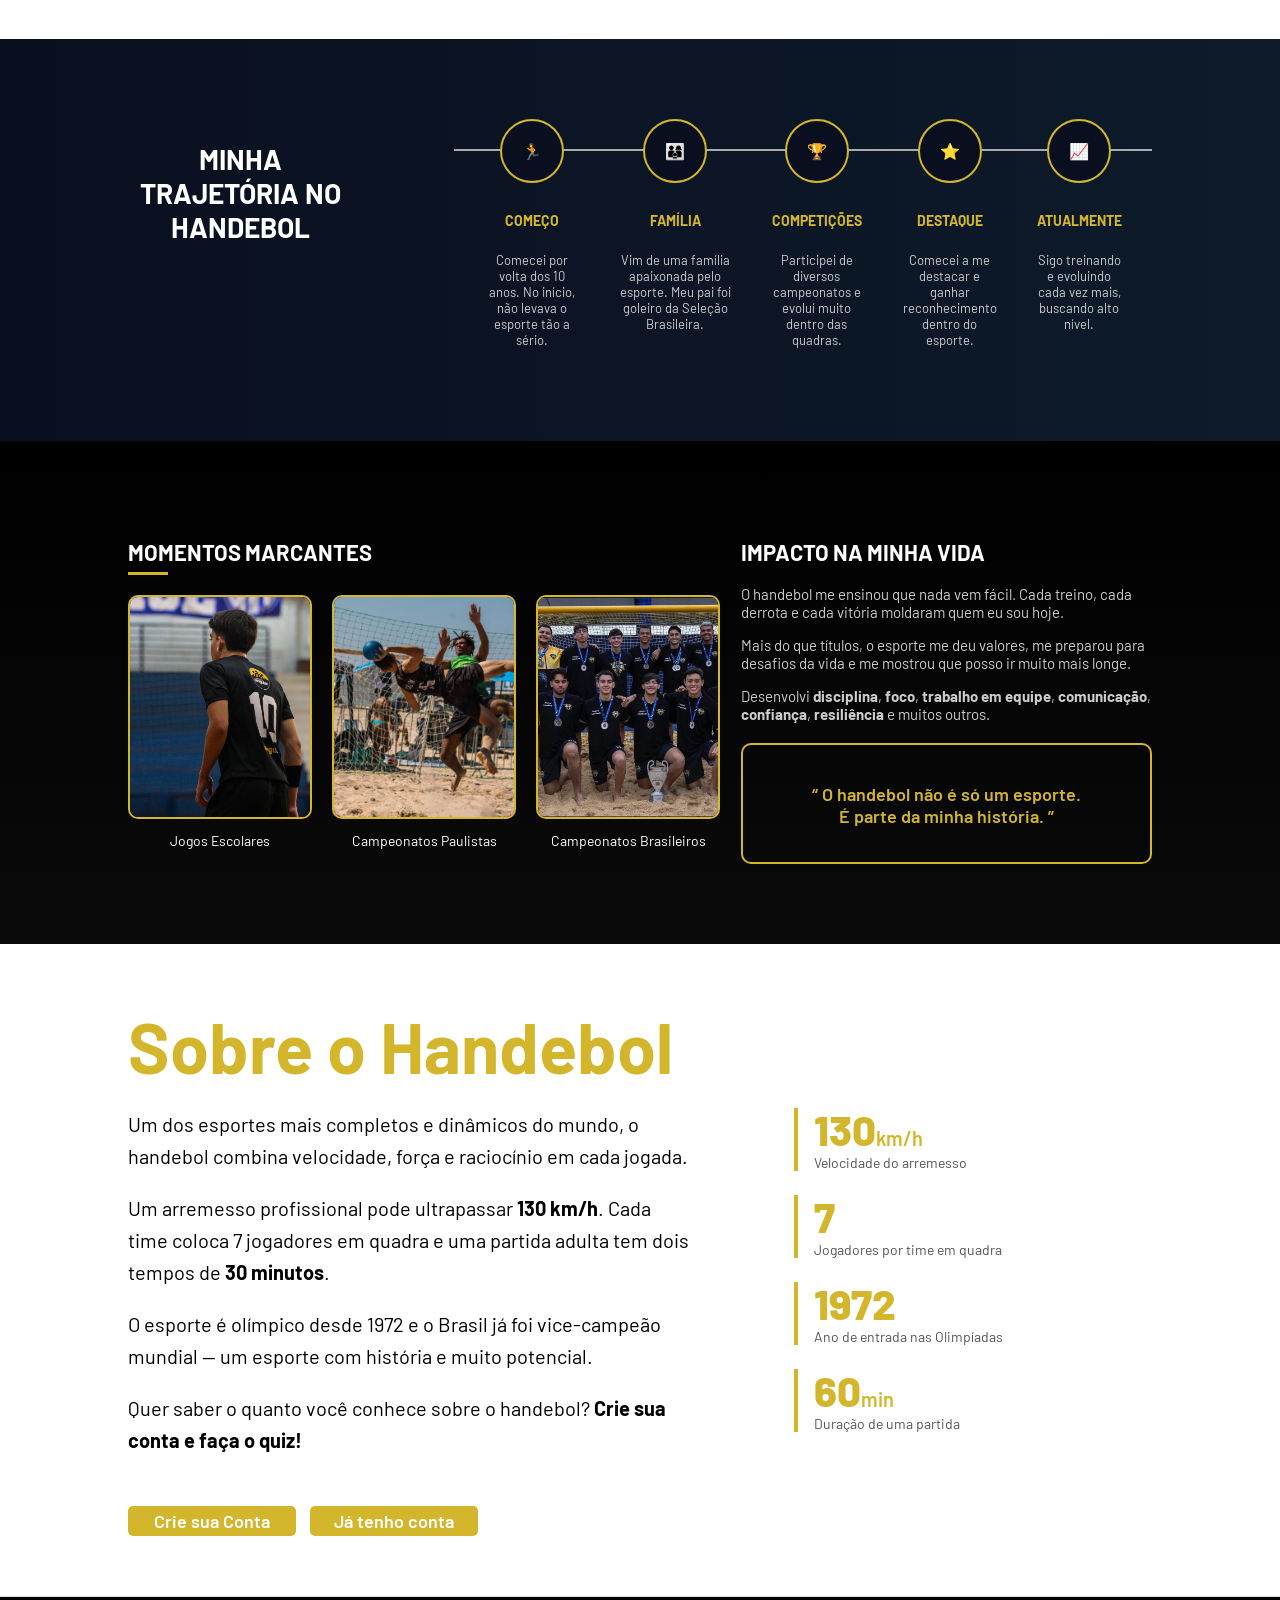
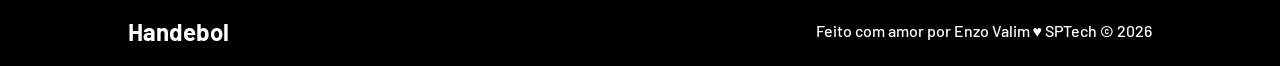
==== commit 774c3e28: "destacando pontos socioemocionais" ====
--- a/public/index.html
+++ b/public/index.html
@@ -178,6 +178,10 @@
         Mais do que títulos, o esporte me deu valores, me preparou para desafios da vida e me mostrou que posso ir muito mais longe.
       </p>
 
+      <p>
+        Desenvolvi <b>disciplina</b>, <b>foco</b>, <b>trabalho em equipe</b>, <b>comunicação</b>, <b>confiança</b>, <b>resiliência</b> e muitos outros.
+      </p>
+
       <div class="destaque">
         <p>“ O handebol não é só um esporte. <br> É parte da minha história. ”</p>
       </div>
--- a/public/css/estilo.css
+++ b/public/css/estilo.css
@@ -576,8 +576,6 @@
   display: none
 }
 
-/* FORMULARIO */
-
 .alerta_erro{
   display: flex;
   justify-content: flex-end;
@@ -688,7 +686,6 @@
   100% {transform: rotate(25deg)}
 }
 
-/* ==================== QUIZ ==================== */
 
 .quiz-wrapper {
   min-height: var(--tamanho-login);
@@ -755,7 +752,6 @@
   color: #d4b62c;
 }
 
-/* Área do jogo */
 #jogo {
   background-color: #fff;
   border-radius: 10px;
@@ -828,7 +824,6 @@
   margin: 0;
 }
 
-/* Botões do quiz */
 #botoes {
   display: flex;
   flex-direction: row !important;
@@ -862,7 +857,6 @@
   cursor: not-allowed;
 }
 
-/* Botão iniciar */
 #btnIniciarQuiz {
   width: 160px !important;
   height: 44px !important;
@@ -871,7 +865,6 @@
   margin-top: 0 !important;
 }
 
-/* Cores de feedback */
 .text-success-with-bg {
   color: #095c36 !important;
   background-color: #9dd3ba !important;
@@ -897,7 +890,6 @@
   color: #aaa !important;
 }
 
-/* Mensagem final */
 #msgFinal {
   font-size: 16px;
   font-weight: 600;
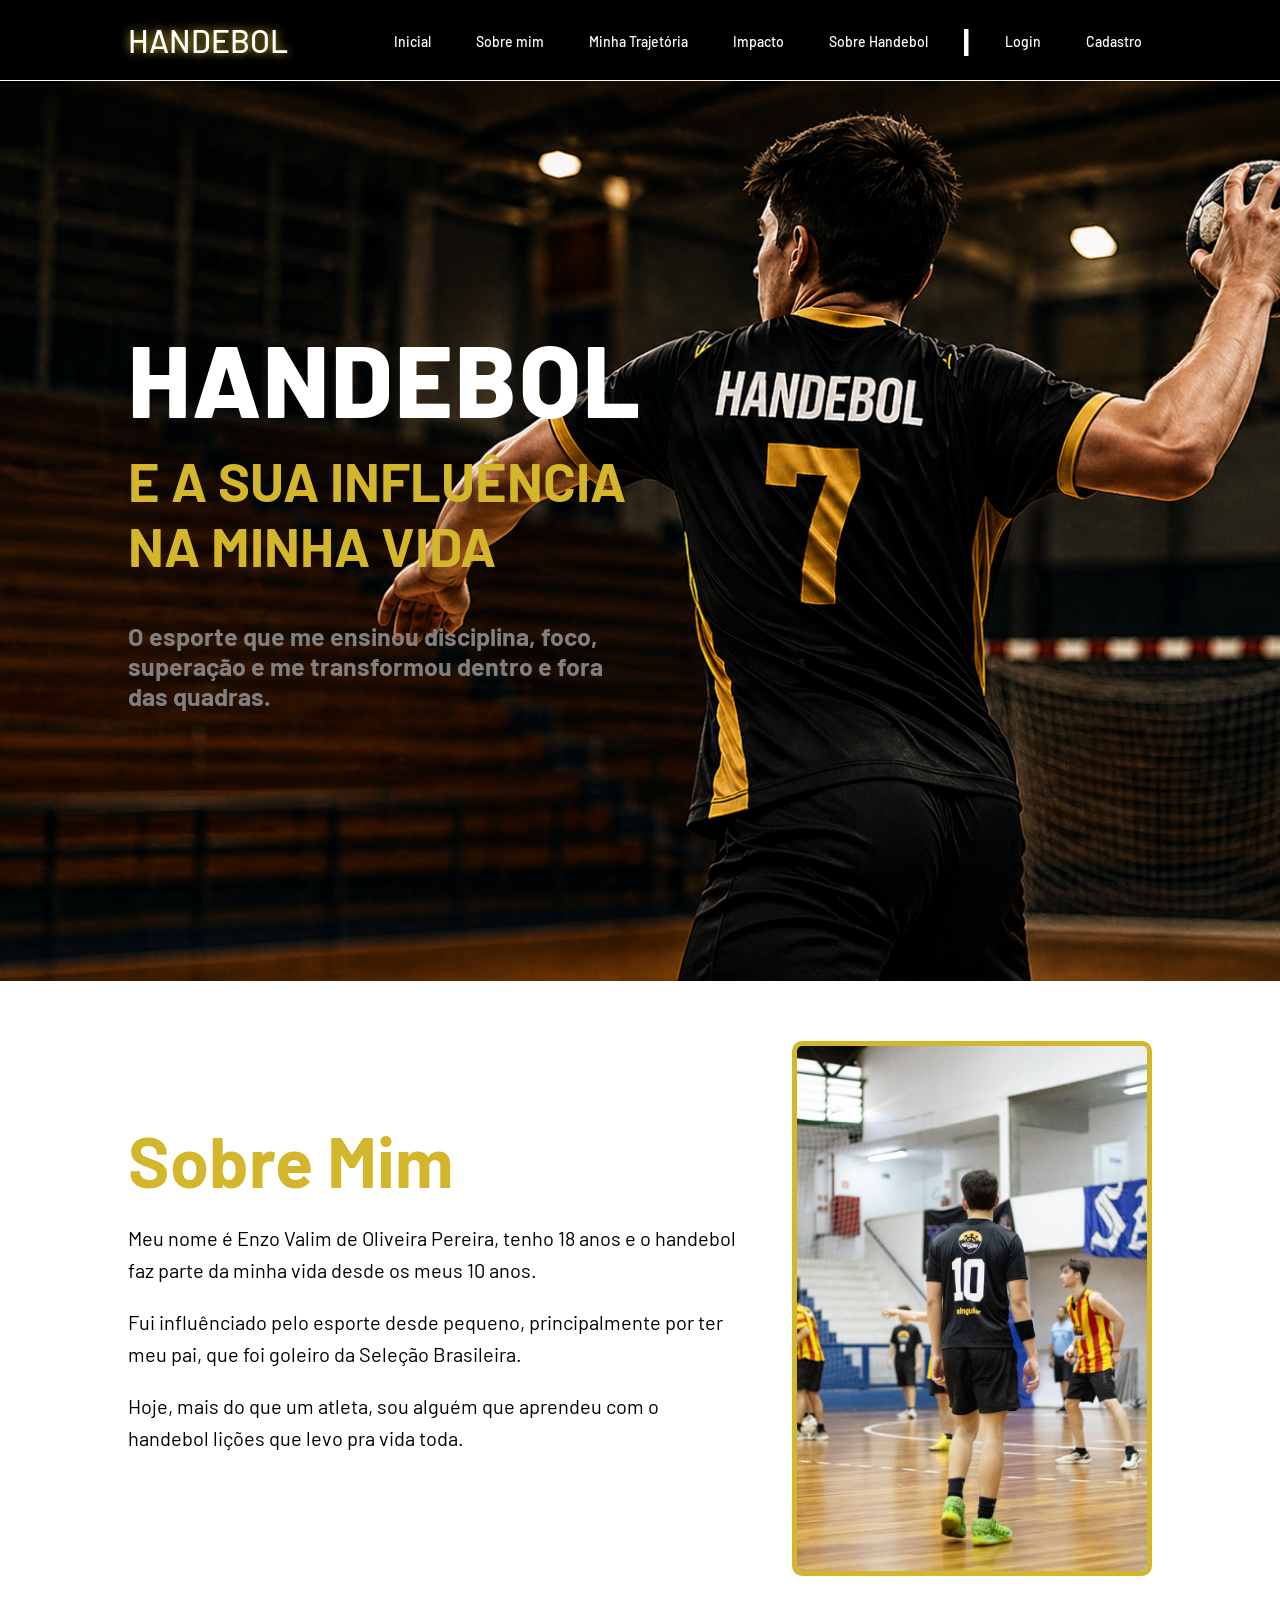
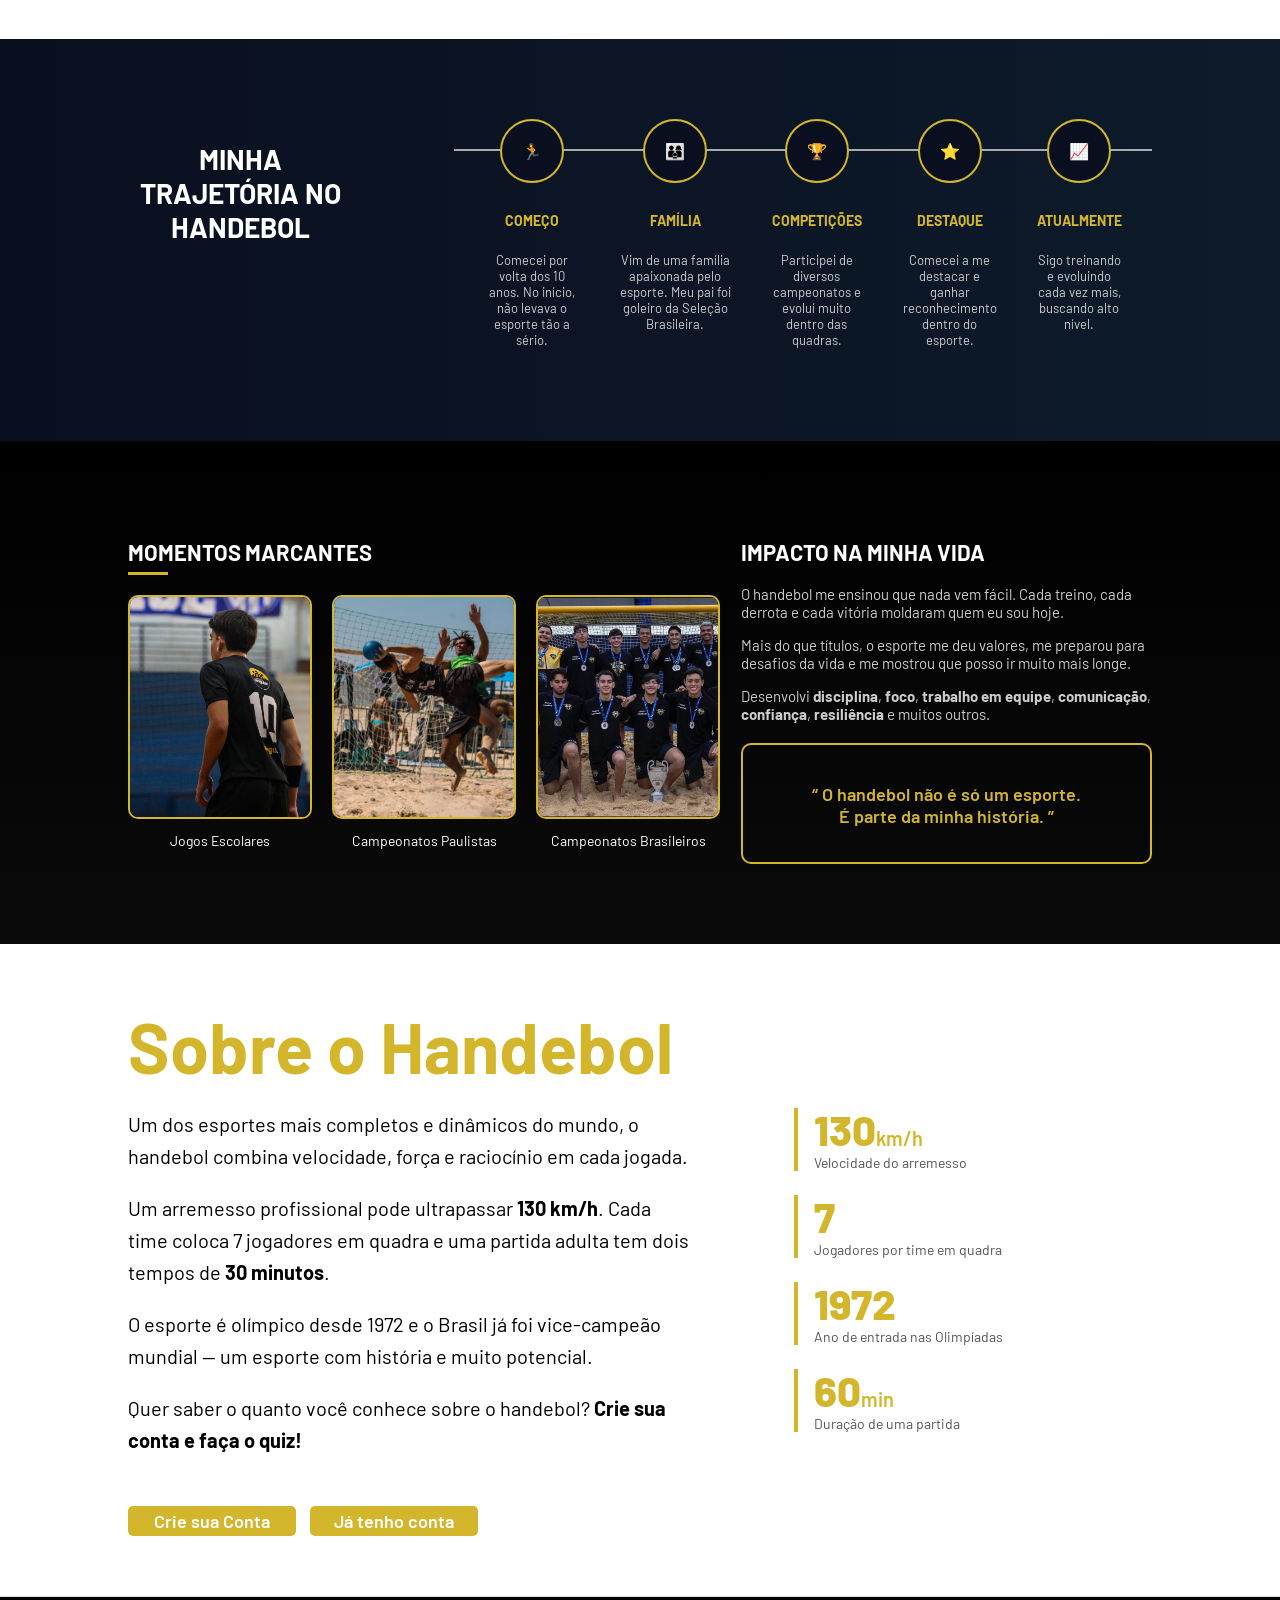
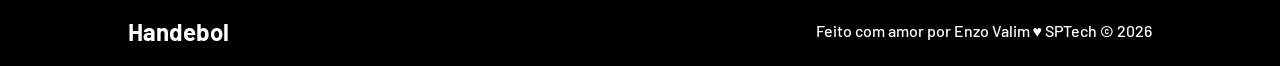
==== commit 084cb646: "terminando projeto" ====
--- a/public/index.html
+++ b/public/index.html
@@ -18,7 +18,7 @@
 <body>
   <div class="header">
     <div class="container">
-      <h1 class="titulo"><img src="assets/imgs/fotoInicial.webp" class="logo-bola">Handebol</h1>
+      <h1 class="titulo logo-bola">HANDEBOL</h1>
       <ul class="navbar">
         <li class="agora">
           <a href="#">Inicial</a>
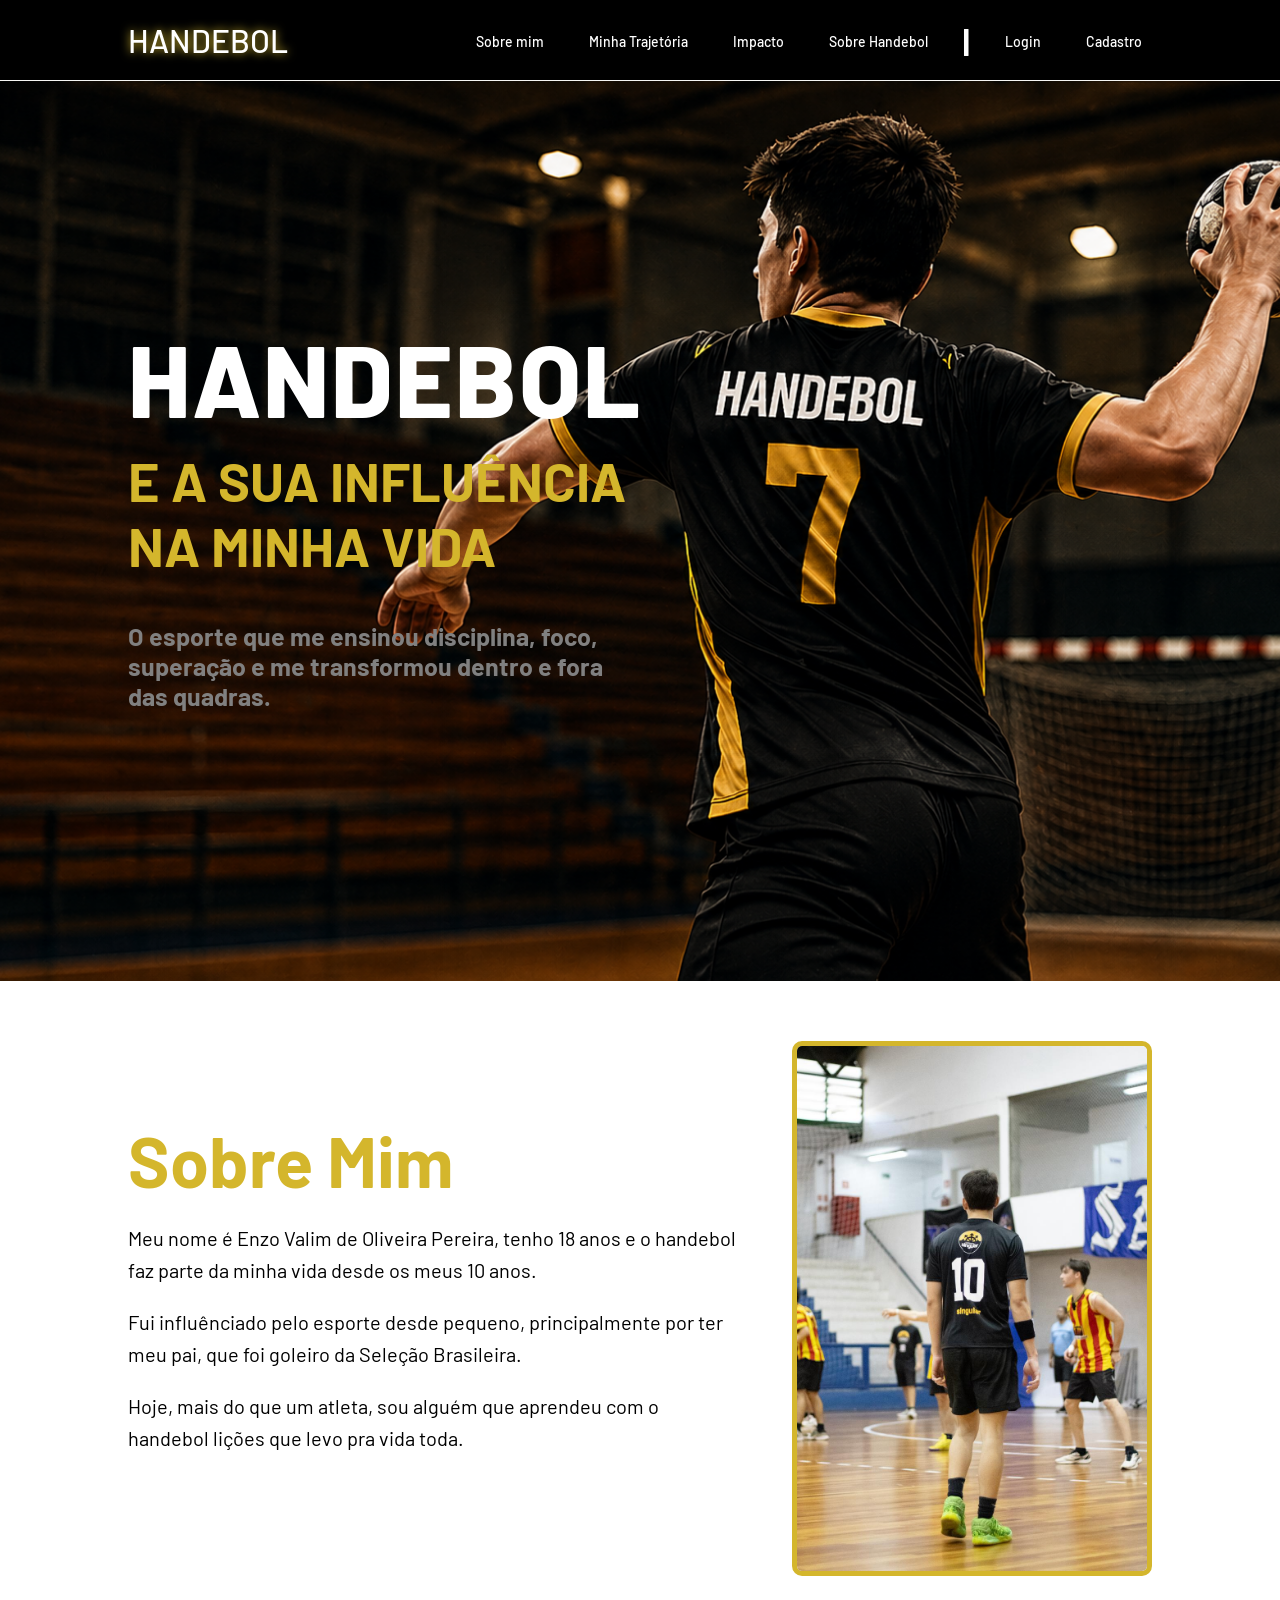
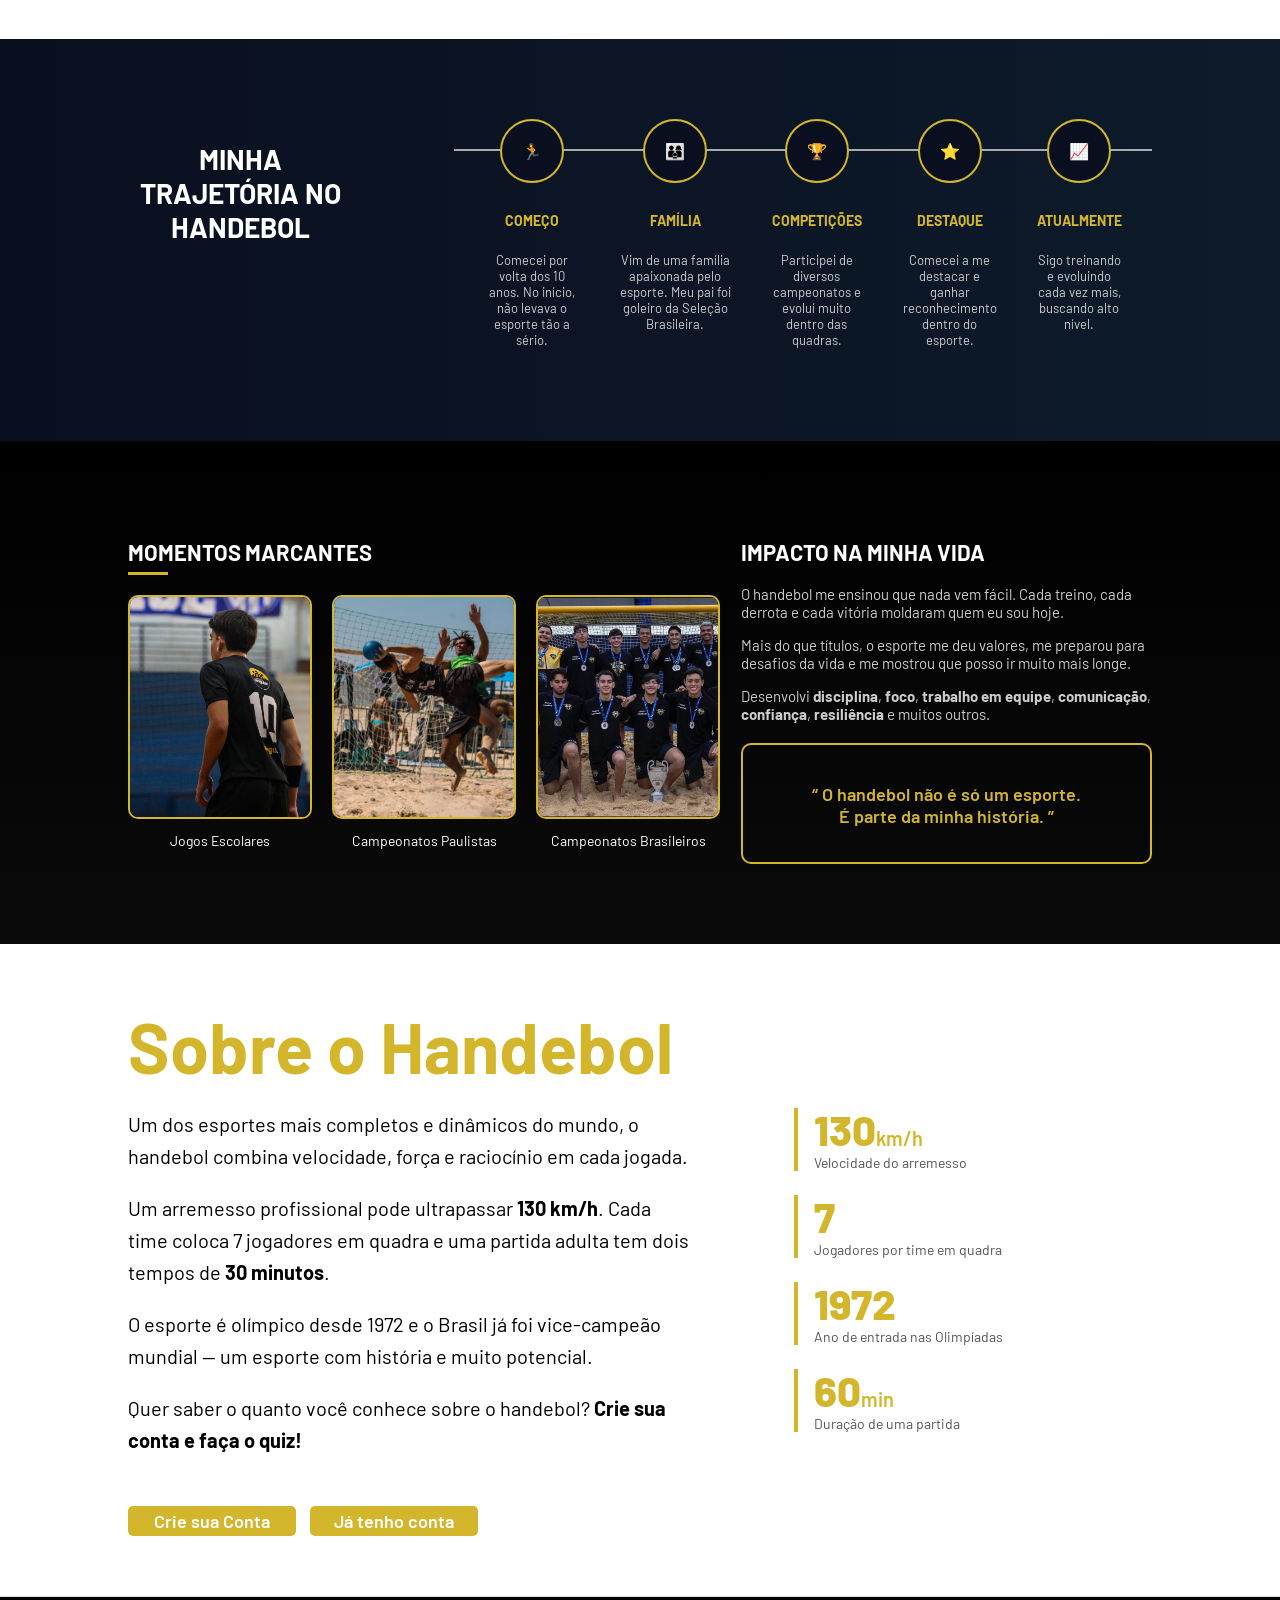
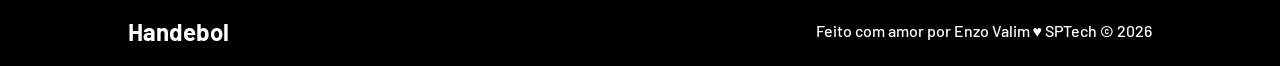
==== commit ffd647c9: "ultimos commits" ====
--- a/public/index.html
+++ b/public/index.html
@@ -20,9 +20,6 @@
     <div class="container">
       <h1 class="titulo logo-bola">HANDEBOL</h1>
       <ul class="navbar">
-        <li class="agora">
-          <a href="#">Inicial</a>
-        </li>
         <li>
           <a href="#sobreMim">Sobre mim</a>
         </li>
